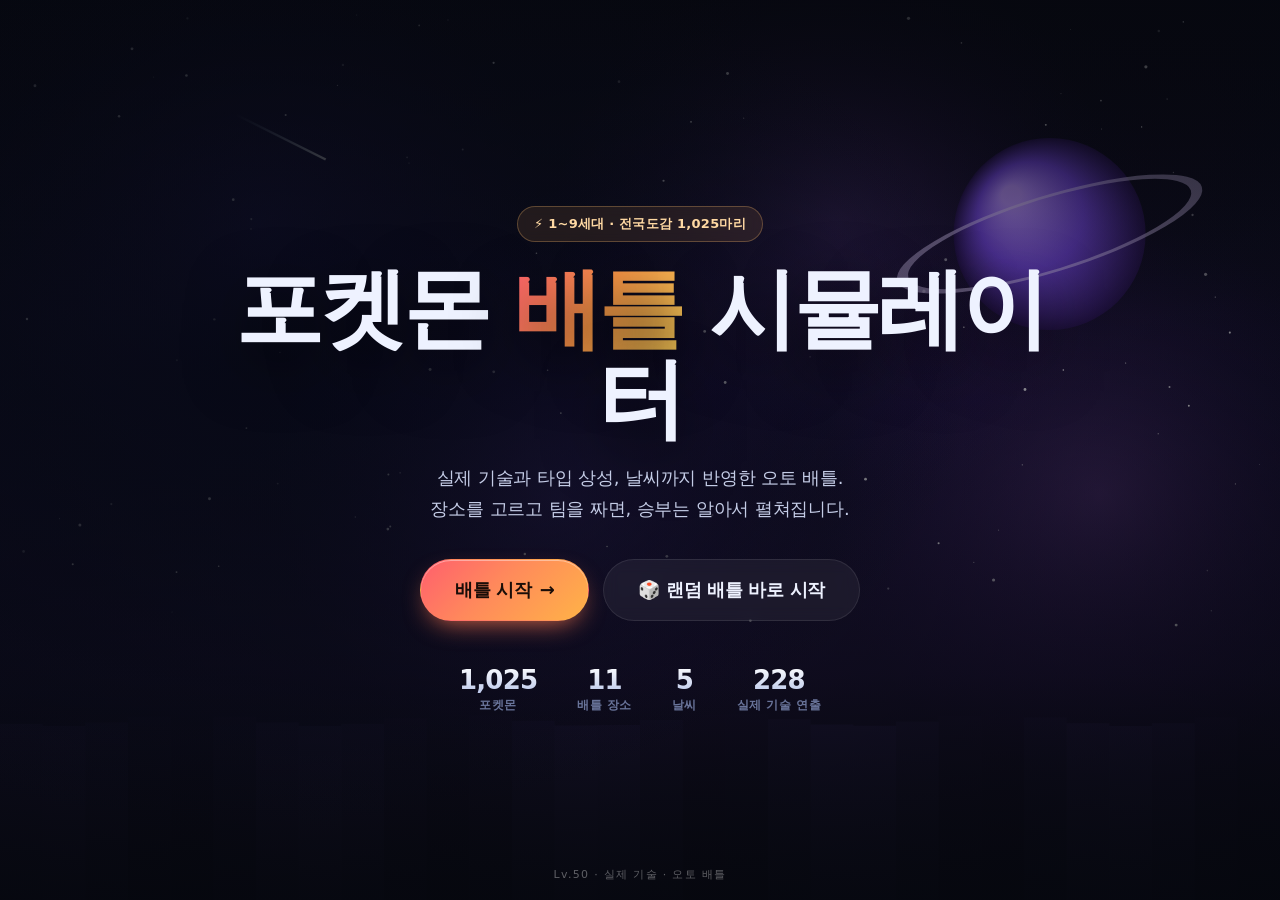
==== index.html @ 06742d49 "⚔️ 포켓몬 배틀 시뮬레이터: 1~9세대 1,025종 · 11개 배경 · 5가지 날씨 · 기술별 Canvas 연출" ====
<!doctype html>
<html lang="ko">
<head>
<meta charset="utf-8">
<meta name="viewport" content="width=device-width, initial-scale=1, viewport-fit=cover">
<meta name="theme-color" content="#080b17">
<title>포켓몬 배틀 시뮬레이터 · Pokémon Battle Simulator</title>
<meta name="description" content="1~9세대 1,025마리 포켓몬이 실제 기술과 타입 상성으로 싸우는 오토 배틀 시뮬레이터. 11개 배경, 5가지 날씨, 화려한 기술 연출.">
<link rel="icon" href="data:image/svg+xml,<svg xmlns='http://www.w3.org/2000/svg' viewBox='0 0 100 100'><circle cx='50' cy='50' r='46' fill='%23fff' stroke='%230b1020' stroke-width='8'/><path d='M4 50h92' stroke='%230b1020' stroke-width='10'/><circle cx='50' cy='50' r='15' fill='%23ef4444' stroke='%230b1020' stroke-width='6'/></svg>">
<link rel="stylesheet" href="css/style.css">
</head>
<body>
<div id="app">
  <!-- ================= 인트로 ================= -->
  <section id="screenIntro" class="screen active">
    <canvas id="heroCanvas" class="hero-canvas"></canvas>
    <div class="hero-veil"></div>
    <div class="hero-content">
      <div class="hero-badge">⚡ 1~9세대 · 전국도감 1,025마리</div>
      <h1 class="hero-title">포켓몬 <span>배틀</span> 시뮬레이터</h1>
      <p class="hero-sub">실제 기술과 타입 상성, 날씨까지 반영한 오토 배틀.<br>장소를 고르고 팀을 짜면, 승부는 알아서 펼쳐집니다.</p>
      <div class="hero-actions">
        <button id="startBtn" class="btn btn-primary btn-xl">배틀 시작 <span class="arrow">→</span></button>
        <button id="quickBtn" class="btn btn-ghost btn-xl">🎲 랜덤 배틀 바로 시작</button>
      </div>
      <div class="hero-feats">
        <div class="feat"><b>1,025</b><span>포켓몬</span></div>
        <div class="feat"><b>11</b><span>배틀 장소</span></div>
        <div class="feat"><b>5</b><span>날씨</span></div>
        <div class="feat"><b>228</b><span>실제 기술 연출</span></div>
      </div>
    </div>
    <div class="hero-scroll">Lv.50 · 실제 기술 · 오토 배틀</div>
  </section>

  <!-- ================= 설정 ================= -->
  <section id="screenSetup" class="screen">
    <header class="setup-head">
      <button class="brand" id="brandHome" aria-label="처음으로">
        <span class="ball"></span><b>배틀 시뮬레이터</b>
      </button>
      <nav class="stepper" id="stepper">
        <button class="step-btn active" data-step="0"><i>1</i><span>대결 방식</span></button>
        <button class="step-btn" data-step="1"><i>2</i><span>장소</span></button>
        <button class="step-btn" data-step="2"><i>3</i><span>날씨</span></button>
        <button class="step-btn" data-step="3"><i>4</i><span>포켓몬</span></button>
        <button class="step-btn" data-step="4"><i>5</i><span>프리뷰</span></button>
      </nav>
      <button class="icon-btn" id="soundBtn" aria-label="소리 켜기/끄기" title="소리">🔊</button>
    </header>

    <main class="setup-body">
      <!-- STEP 1 -->
      <section class="panel step-panel" id="stepMode">
        <div class="panel-head">
          <span class="kicker">STEP 1</span>
          <h2>어떤 방식으로 싸울까요?</h2>
          <p>팀 규모를 정하면 포켓몬 선택 칸이 맞춰집니다. 한 마리가 쓰러지면 다음 포켓몬이 자동으로 나옵니다.</p>
        </div>
        <div class="mode-grid">
          <button class="mode-card" data-mode="1">
            <div class="mode-art"><span class="mode-num">1</span><span class="mode-vs">vs</span><span class="mode-num">1</span></div>
            <h3>1 대 1</h3>
            <p>단 한 마리로 승부. 상성과 한 방에 모든 것이 걸린 긴장감.</p>
            <span class="pick-tag">추천 · 빠른 승부</span>
          </button>
          <button class="mode-card" data-mode="2">
            <div class="mode-art"><span class="mode-num">2</span><span class="mode-vs">vs</span><span class="mode-num">2</span></div>
            <h3>2 대 2</h3>
            <p>교체의 흐름을 읽는 재미. 두 번째 카드로 판을 뒤집어 보세요.</p>
            <span class="pick-tag">균형</span>
          </button>
          <button class="mode-card" data-mode="3">
            <div class="mode-art"><span class="mode-num">3</span><span class="mode-vs">vs</span><span class="mode-num">3</span></div>
            <h3>3 대 3</h3>
            <p>풀 팀 배틀. 3마리의 조합과 엔트리 순서가 승패를 가릅니다.</p>
            <span class="pick-tag">추천 · 진검승부</span>
          </button>
        </div>
      </section>

      <!-- STEP 2 -->
      <section class="panel step-panel" id="stepStage">
        <div class="panel-head">
          <span class="kicker">STEP 2</span>
          <h2>어디에서 싸울까요?</h2>
          <p>장소마다 분위기와 움직이는 배경 요소가 다릅니다. 선택한 장소가 배틀 화면에 그대로 그려집니다.</p>
        </div>
        <div class="stage-grid" id="stageGrid"></div>
      </section>

      <!-- STEP 3 -->
      <section class="panel step-panel" id="stepWeather">
        <div class="panel-head">
          <span class="kicker">STEP 3</span>
          <h2>날씨는 어떤가요?</h2>
          <p>날씨는 연출뿐 아니라 실제 배틀 위력과 턴 데미지에도 반영됩니다.</p>
        </div>
        <div class="weather-wrap">
          <div class="weather-grid" id="weatherGrid"></div>
          <div class="weather-preview">
            <canvas id="weatherPreview"></canvas>
            <div class="wp-label" id="wpLabel">맑음 · 특별한 보정 없음</div>
          </div>
        </div>
      </section>

      <!-- STEP 4 -->
      <section class="panel step-panel" id="stepPick">
        <div class="panel-head">
          <span class="kicker">STEP 4</span>
          <h2>포켓몬을 골라주세요</h2>
          <p>레벨은 <b>모두 Lv.50</b>으로 통일됩니다. 검색·세대·타입 필터로 1,025마리 중에서 고르세요.</p>
        </div>
        <div class="pick-toolbar">
          <div class="pick-count" id="pickCount">내 팀 0 / 1</div>
          <div class="pick-actions">
            <button class="btn btn-ghost sm" id="randomBoth">🎲 랜덤 팀 채우기</button>
            <button class="btn btn-ghost sm" id="clearBoth">전체 비우기</button>
          </div>
        </div>
        <div class="team-board">
          <div class="team-panel team-a">
            <div class="team-head"><span class="dot"></span><b>내 팀</b><span class="team-sub">PLAYER</span>
              <button class="mini-btn" id="randomA" title="내 팀 랜덤">🎲</button>
            </div>
            <div class="slots" id="teamA"></div>
          </div>
          <div class="vs-divider"><span>VS</span></div>
          <div class="team-panel team-b">
            <div class="team-head"><span class="dot"></span><b>상대 팀</b><span class="team-sub">RIVAL</span>
              <button class="mini-btn" id="randomB" title="상대 팀 랜덤">🎲</button>
            </div>
            <div class="slots" id="teamB"></div>
          </div>
        </div>
      </section>

      <!-- STEP 5 -->
      <section class="panel step-panel" id="stepPreview">
        <div class="panel-head row">
          <div>
            <span class="kicker">STEP 5</span>
            <h2>전투 준비 완료</h2>
            <p id="previewSummary">양 팀의 능력치와 상성을 비교해 보세요.</p>
          </div>
          <div class="preview-meta" id="previewMeta"></div>
        </div>
        <div class="preview-teams" id="previewTeams"></div>
        <div class="preview-main">
          <div class="card radar-card">
            <div class="card-head">
              <h3>능력치 비교</h3>
              <div class="matchup-tabs" id="matchupTabs"></div>
            </div>
            <div class="radar-wrap">
              <canvas id="radarCanvas" width="520" height="420"></canvas>
            </div>
            <div class="stat-bars" id="statBars"></div>
          </div>
          <div class="card analysis-card">
            <div class="card-head"><h3>상성 · 승률 분석</h3></div>
            <div class="winrate" id="winRate"></div>
            <div class="type-analysis" id="typeAnalysis"></div>
            <button class="btn btn-primary btn-lg" id="startBattle">전투 시작! <span class="arrow">⚔</span></button>
            <p class="tiny">오토 배틀 · 배속 1x/2x/3x · 일시정지 지원</p>
          </div>
        </div>
      </section>
    </main>

    <footer class="setup-foot">
      <button class="btn btn-ghost" id="navPrev">← 이전</button>
      <div class="foot-hint" id="footHint"></div>
      <button class="btn btn-primary" id="navNext">다음 →</button>
    </footer>
  </section>

  <!-- ================= 배틀 ================= -->
  <section id="screenBattle" class="screen">
    <div class="battle-layout">
      <div class="stage-wrap" id="stageWrap">
        <canvas id="sceneCanvas"></canvas>
        <div class="stage-top">
          <div class="weather-chip" id="weatherChip">☀️ 맑음</div>
          <div class="turn-chip" id="turnChip">TURN 1</div>
          <div class="battle-tools">
            <div class="speed-group" id="speedGroup">
              <button data-speed="1" class="on">1x</button>
              <button data-speed="2">2x</button>
              <button data-speed="3">3x</button>
            </div>
            <button class="tool-btn" id="pauseBtn" title="일시정지">⏸</button>
          </div>
        </div>

        <div class="mons" id="monsLayer">
          <div class="mon mon-ally" id="monA">
            <div class="mon-shadow"></div>
            <div class="mon-img-wrap"><img id="imgA" alt=""></div>
            <div class="mon-fx" id="auraA"></div>
          </div>
          <div class="mon mon-enemy" id="monB">
            <div class="mon-shadow"></div>
            <div class="mon-img-wrap"><img id="imgB" alt=""></div>
            <div class="mon-fx" id="auraB"></div>
          </div>
        </div>

        <div class="hud hud-ally" id="hudA">
          <div class="hud-top">
            <span class="hud-name" id="nameA">-</span>
            <span class="hud-lv">Lv.50</span>
            <span class="hud-status" id="statusA"></span>
          </div>
          <div class="hp-bar"><i id="hpFillA"></i><span class="hp-num" id="hpTextA">0 / 0</span></div>
          <div class="hud-types" id="typesA"></div>
        </div>
        <div class="hud hud-enemy" id="hudB">
          <div class="hud-top">
            <span class="hud-name" id="nameB">-</span>
            <span class="hud-lv">Lv.50</span>
            <span class="hud-status" id="statusB"></span>
          </div>
          <div class="hp-bar"><i id="hpFillB"></i><span class="hp-num" id="hpTextB">0 / 0</span></div>
          <div class="hud-types" id="typesB"></div>
        </div>

        <div class="popup-layer" id="popupLayer"></div>
        <div class="banner" id="banner"></div>
        <div class="move-toast" id="moveToast"></div>
        <canvas id="fxCanvas"></canvas>
        <div class="stage-hitstop" id="hitstop"></div>
      </div>

      <aside class="battle-side">
        <div class="side-block rosters">
          <div class="roster" id="rosterA"><b>내 팀</b><div class="roster-list"></div></div>
          <div class="roster" id="rosterB"><b>상대 팀</b><div class="roster-list"></div></div>
        </div>
        <div class="side-block log-block">
          <div class="log-head"><b>배틀 로그</b><span id="logCount"></span></div>
          <div class="battle-log" id="battleLog"></div>
        </div>
        <div class="side-block battle-actions">
          <button class="btn btn-ghost sm" id="battleSkip">결과 바로 보기 ⏭</button>
          <button class="btn btn-ghost sm" id="battleQuit">설정으로 돌아가기</button>
        </div>
      </aside>
    </div>

    <!-- 결과 -->
    <div class="result-overlay" id="resultOverlay">
      <div class="result-card">
        <div class="result-crown" id="resultCrown">👑</div>
        <h2 id="winnerTitle">승리!</h2>
        <p id="resultSub">배틀이 끝났습니다</p>
        <div class="result-mvp" id="mvpBox"></div>
        <div class="result-stats" id="statsTable"></div>
        <details class="result-log-wrap">
          <summary>전투 로그 보기</summary>
          <div class="result-log" id="resultLog"></div>
        </details>
        <div class="result-actions">
          <button class="btn btn-primary" id="againBtn">다시 배틀</button>
          <button class="btn btn-ghost" id="setupBtn">설정 바꾸기</button>
        </div>
      </div>
    </div>
  </section>

  <!-- ================= 포켓몬 선택 모달 ================= -->
  <div class="modal" id="picker" aria-hidden="true">
    <div class="modal-card">
      <div class="modal-head">
        <div>
          <span class="kicker">POKÉDEX</span>
          <h3 id="pickerTitle">포켓몬 선택</h3>
        </div>
        <button class="icon-btn" id="pickerClose" aria-label="닫기">✕</button>
      </div>
      <div class="picker-controls">
        <div class="search-box">
          <span>🔍</span>
          <input id="pickerSearch" type="search" placeholder="이름 또는 도감번호 (예: 피카츄, 25)" autocomplete="off">
        </div>
        <button class="btn btn-ghost sm" id="pickerRandom">🎲 이 칸 랜덤</button>
      </div>
      <div class="chip-row" id="genChips"></div>
      <div class="chip-row" id="typeChips"></div>
      <div class="picker-grid" id="pickerGrid"></div>
      <div class="picker-foot"><span id="pickerCount">1,025마리</span><span class="tiny">클릭하면 선택한 칸에 배치됩니다.</span></div>
    </div>
  </div>

  <div class="toast" id="toast"></div>
</div>

<script type="module" src="js/main.js"></script>
</body>
</html>
---- css/style.css ----
/* ============================================================================
   포켓몬 배틀 시뮬레이터 — 스타일
   ========================================================================== */
:root {
  --bg: #070a14;
  --bg2: #0c1122;
  --panel: rgba(18, 24, 44, .72);
  --panel-solid: #131a30;
  --line: rgba(255, 255, 255, .09);
  --line-strong: rgba(255, 255, 255, .18);
  --text: #eef2ff;
  --muted: #96a0c2;
  --dim: #69749a;
  --red: #f04b5a;
  --blue: #4d8dff;
  --gold: #ffcf5c;
  --green: #4fd18b;
  --shadow: 0 24px 60px -20px rgba(0, 0, 0, .8);
  --r-lg: 24px;
  --r-md: 16px;
  --r-sm: 10px;
  --font: "Pretendard", -apple-system, BlinkMacSystemFont, "Apple SD Gothic Neo", "Malgun Gothic", "Noto Sans KR", system-ui, sans-serif;
}

* { box-sizing: border-box; -webkit-tap-highlight-color: transparent; }
html, body { margin: 0; padding: 0; }
html { scroll-behavior: smooth; }
body {
  font-family: var(--font);
  background: var(--bg);
  color: var(--text);
  min-height: 100vh;
  overflow-x: hidden;
  -webkit-font-smoothing: antialiased;
  letter-spacing: -.01em;
}
body::before {
  content: ""; position: fixed; inset: 0; z-index: -2;
  background:
    radial-gradient(1100px 600px at 12% -10%, rgba(77, 141, 255, .18), transparent 60%),
    radial-gradient(900px 700px at 95% 0%, rgba(240, 75, 90, .14), transparent 60%),
    radial-gradient(700px 600px at 50% 110%, rgba(120, 80, 255, .12), transparent 60%),
    linear-gradient(180deg, #070a14 0%, #080b16 60%, #05070f 100%);
}
body::after {
  content: ""; position: fixed; inset: 0; z-index: -1; pointer-events: none; opacity: .35;
  background-image: linear-gradient(rgba(255,255,255,.025) 1px, transparent 1px), linear-gradient(90deg, rgba(255,255,255,.025) 1px, transparent 1px);
  background-size: 64px 64px;
  mask-image: radial-gradient(ellipse at 50% 40%, #000 30%, transparent 75%);
}
button { font-family: inherit; color: inherit; border: none; background: none; cursor: pointer; }
img { display: block; max-width: 100%; }
input { font-family: inherit; }
h1, h2, h3, h4 { margin: 0; line-height: 1.18; letter-spacing: -.03em; }
p { margin: 0; }
::selection { background: rgba(77, 141, 255, .4); }

/* 스크롤바 */
::-webkit-scrollbar { width: 10px; height: 10px; }
::-webkit-scrollbar-track { background: transparent; }
::-webkit-scrollbar-thumb { background: rgba(255,255,255,.14); border-radius: 10px; border: 2px solid transparent; background-clip: padding-box; }
::-webkit-scrollbar-thumb:hover { background: rgba(255,255,255,.26); background-clip: padding-box; }

/* ---------------- 스크린 ---------------- */
.screen {
  display: none; min-height: 100vh; width: 100%;
  position: relative;
}
.screen.active { display: flex; flex-direction: column; animation: screenIn .45s cubic-bezier(.22,.9,.3,1); }
@keyframes screenIn { from { opacity: 0; transform: translateY(14px); } to { opacity: 1; transform: none; } }

/* ---------------- 버튼 ---------------- */
.btn {
  display: inline-flex; align-items: center; justify-content: center; gap: 8px;
  border-radius: 999px; font-weight: 800; letter-spacing: -.02em;
  padding: 12px 22px; font-size: 15px; transition: transform .16s, box-shadow .2s, background .2s, border-color .2s, opacity .2s;
  border: 1px solid transparent; white-space: nowrap;
}
.btn:active { transform: scale(.97); }
.btn-primary {
  background: linear-gradient(135deg, #ff5f6d 0%, #ff8a5b 45%, #ffb347 100%);
  color: #1a0d08; box-shadow: 0 10px 26px -10px rgba(255, 120, 80, .9), inset 0 1px 0 rgba(255,255,255,.4);
}
.btn-primary:hover { box-shadow: 0 16px 34px -12px rgba(255, 120, 80, 1); transform: translateY(-1px); }
.btn-ghost { background: rgba(255,255,255,.055); border-color: var(--line); color: var(--text); backdrop-filter: blur(8px); }
.btn-ghost:hover { background: rgba(255,255,255,.1); border-color: var(--line-strong); }
.btn-lg { padding: 16px 30px; font-size: 17px; }
.btn-xl { padding: 18px 34px; font-size: 18px; }
.btn.sm { padding: 8px 14px; font-size: 13px; }
.btn[disabled] { opacity: .35; pointer-events: none; }
.btn .arrow { font-weight: 900; transition: transform .2s; }
.btn:hover .arrow { transform: translateX(3px); }
.icon-btn {
  width: 40px; height: 40px; border-radius: 12px; display: grid; place-items: center;
  background: rgba(255,255,255,.05); border: 1px solid var(--line); color: var(--text); font-size: 16px;
  transition: background .2s, transform .2s;
}
.icon-btn:hover { background: rgba(255,255,255,.12); }
.mini-btn { width: 28px; height: 28px; border-radius: 9px; background: rgba(255,255,255,.07); font-size: 13px; }
.mini-btn:hover { background: rgba(255,255,255,.16); }

/* ---------------- 인트로 ---------------- */
#screenIntro { justify-content: center; align-items: center; overflow: hidden; }
.hero-canvas { position: absolute; inset: 0; width: 100%; height: 100%; }
.hero-veil {
  position: absolute; inset: 0;
  background:
    radial-gradient(900px 600px at 20% 40%, rgba(6,9,20,.86), rgba(6,9,20,.35) 60%, transparent 80%),
    linear-gradient(180deg, rgba(5,7,14,.75) 0%, rgba(5,7,14,.2) 35%, rgba(5,7,14,.9) 100%);
}
.hero-content { position: relative; z-index: 2; text-align: center; padding: 60px 24px 40px; max-width: 880px; }
.hero-badge {
  display: inline-flex; align-items: center; gap: 8px; font-size: 13px; font-weight: 800; color: #ffd9a3;
  background: rgba(255, 180, 90, .1); border: 1px solid rgba(255, 190, 110, .28);
  padding: 8px 16px; border-radius: 999px; letter-spacing: .02em;
  backdrop-filter: blur(6px);
}
.hero-title {
  font-size: clamp(40px, 7.2vw, 88px); font-weight: 900; margin: 22px 0 18px; line-height: 1.02;
  letter-spacing: -.045em; text-shadow: 0 20px 60px rgba(0,0,0,.6);
}
.hero-title span {
  background: linear-gradient(120deg, #ff5f6d 0%, #ff9a48 50%, #ffd45c 100%);
  -webkit-background-clip: text; background-clip: text; color: transparent;
}
.hero-sub { color: #c4cce6; font-size: clamp(14px, 1.7vw, 18px); line-height: 1.75; font-weight: 500; }
.hero-actions { display: flex; gap: 14px; justify-content: center; margin: 34px 0 44px; flex-wrap: wrap; }
.hero-feats { display: flex; gap: 40px; justify-content: center; }
.feat { display: flex; flex-direction: column; gap: 2px; }
.feat b { font-size: 26px; font-weight: 900; letter-spacing: -.03em; background: linear-gradient(180deg,#fff,#b9c6ea); -webkit-background-clip: text; background-clip: text; color: transparent; }
.feat span { font-size: 12px; color: var(--dim); font-weight: 700; letter-spacing: .04em; }
.hero-scroll { position: absolute; bottom: 18px; left: 0; right: 0; text-align: center; font-size: 11px; color: rgba(255,255,255,.35); letter-spacing: .12em; z-index: 2; }

/* ---------------- 설정 헤더 ---------------- */
#screenSetup { max-width: 1280px; margin: 0 auto; width: 100%; padding: 0 20px 140px; }
.setup-head {
  display: flex; align-items: center; gap: 20px; padding: 18px 0; position: sticky; top: 0; z-index: 30;
  background: linear-gradient(180deg, rgba(7,10,20,.96) 60%, rgba(7,10,20,0));
  backdrop-filter: blur(14px);
}
.brand { display: flex; align-items: center; gap: 10px; font-weight: 900; font-size: 16px; letter-spacing: -.03em; }
.ball {
  width: 26px; height: 26px; border-radius: 50%; position: relative; display: inline-block;
  background: linear-gradient(180deg, #f04b5a 0 46%, #f5f7ff 46% 54%, #e9ecf7 54% 100%);
  border: 2px solid #0a0d18; box-shadow: 0 0 0 2px rgba(255,255,255,.12), 0 6px 16px -6px rgba(240,75,90,.8);
  flex: none;
}
.ball::after { content: ""; position: absolute; inset: 0; margin: auto; width: 9px; height: 9px; border-radius: 50%; background: #f5f7ff; border: 2px solid #0a0d18; }
.stepper { display: flex; gap: 6px; margin-left: auto; background: rgba(255,255,255,.04); padding: 5px; border-radius: 999px; border: 1px solid var(--line); }
.step-btn {
  display: flex; align-items: center; gap: 8px; padding: 8px 14px; border-radius: 999px; font-size: 13px; font-weight: 700; color: var(--dim);
  transition: color .2s, background .2s;
}
.step-btn i {
  width: 20px; height: 20px; border-radius: 50%; display: grid; place-items: center; font-style: normal; font-size: 11px; font-weight: 900;
  background: rgba(255,255,255,.08); color: var(--dim);
}
.step-btn.active { background: rgba(255,255,255,.12); color: #fff; box-shadow: 0 6px 18px -10px rgba(0,0,0,.9); }
.step-btn.active i { background: linear-gradient(135deg, #ff5f6d, #ffb347); color: #1a0d08; }
.step-btn.done i { background: rgba(79, 209, 139, .2); color: var(--green); }

.setup-body { position: relative; min-height: 60vh; }
.step-panel { display: none; }
.step-panel.active { display: block; animation: panelIn .4s cubic-bezier(.22,.9,.3,1); }
@keyframes panelIn { from { opacity: 0; transform: translateY(18px); } to { opacity: 1; transform: none; } }
.panel-head { margin: 18px 0 26px; }
.panel-head.row { display: flex; justify-content: space-between; align-items: flex-end; gap: 20px; flex-wrap: wrap; }
.kicker { display: inline-block; font-size: 11px; font-weight: 900; letter-spacing: .18em; color: #ffb87a; margin-bottom: 10px; }
.panel-head h2 { font-size: clamp(24px, 3.4vw, 38px); font-weight: 900; }
.panel-head p { color: var(--muted); font-size: 14.5px; margin-top: 10px; max-width: 720px; line-height: 1.7; }
.panel-head p b { color: #fff; }

.setup-foot {
  position: fixed; bottom: 0; left: 0; right: 0; z-index: 25;
  display: flex; align-items: center; gap: 16px; justify-content: space-between;
  padding: 14px 24px calc(14px + env(safe-area-inset-bottom));
  background: linear-gradient(0deg, rgba(5,7,15,.98) 40%, rgba(5,7,15,.75) 70%, rgba(5,7,15,0));
  backdrop-filter: blur(10px);
  max-width: 1280px; margin: 0 auto;
}
.foot-hint { font-size: 13px; color: var(--dim); font-weight: 600; text-align: center; flex: 1; }

/* ---------------- 모드 카드 ---------------- */
.mode-grid { display: grid; grid-template-columns: repeat(3, 1fr); gap: 18px; }
.mode-card {
  position: relative; text-align: left; padding: 28px 26px 24px; border-radius: var(--r-lg);
  background: linear-gradient(160deg, rgba(28,36,64,.9), rgba(14,19,36,.86));
  border: 1px solid var(--line); overflow: hidden; transition: transform .22s, border-color .22s, box-shadow .22s;
  backdrop-filter: blur(10px);
}
.mode-card::after {
  content: ""; position: absolute; inset: -40% -20% auto; height: 70%;
  background: radial-gradient(60% 80% at 50% 0%, rgba(255,120,90,.22), transparent 70%); opacity: 0; transition: opacity .3s;
}
.mode-card:hover { transform: translateY(-4px); border-color: rgba(255,255,255,.2); box-shadow: var(--shadow); }
.mode-card:hover::after { opacity: 1; }
.mode-card.on { border-color: rgba(255, 150, 100, .8); box-shadow: 0 0 0 1px rgba(255,150,100,.35), 0 24px 60px -24px rgba(255,120,80,.7); }
.mode-card.on::after { opacity: 1; }
.mode-art { display: flex; align-items: center; gap: 14px; margin-bottom: 20px; }
.mode-num {
  width: 54px; height: 54px; border-radius: 16px; display: grid; place-items: center; font-size: 26px; font-weight: 900;
  background: rgba(255,255,255,.07); border: 1px solid var(--line); color: #fff;
}
.mode-card.on .mode-num { background: linear-gradient(135deg, rgba(255,95,109,.3), rgba(255,179,71,.3)); border-color: rgba(255,150,100,.4); }
.mode-vs { font-size: 13px; font-weight: 900; color: var(--dim); letter-spacing: .1em; }
.mode-card h3 { font-size: 22px; font-weight: 900; margin-bottom: 8px; }
.mode-card p { color: var(--muted); font-size: 13.5px; line-height: 1.65; }
.pick-tag {
  display: inline-block; margin-top: 16px; font-size: 11px; font-weight: 800; color: #ffd9a3;
  background: rgba(255,180,90,.1); border: 1px solid rgba(255,190,110,.2); padding: 5px 10px; border-radius: 999px;
}

/* ---------------- 장소 카드 ---------------- */
.stage-grid { display: grid; grid-template-columns: repeat(4, 1fr); gap: 16px; }
.stage-card {
  position: relative; border-radius: var(--r-md); overflow: hidden; border: 1px solid var(--line);
  background: #0a0f1e; text-align: left; transition: transform .2s, border-color .2s, box-shadow .2s; aspect-ratio: 16 / 10;
}
.stage-card canvas { position: absolute; inset: 0; width: 100%; height: 100%; }
.stage-card .sc-label {
  position: absolute; left: 0; right: 0; bottom: 0; padding: 26px 14px 12px;
  background: linear-gradient(0deg, rgba(4,7,14,.95), rgba(4,7,14,.55) 55%, transparent);
}
.stage-card .sc-label b { display: block; font-size: 15px; font-weight: 900; letter-spacing: -.02em; }
.stage-card .sc-label span { display: block; font-size: 11px; color: var(--muted); margin-top: 3px; }
.stage-card .sc-icon { position: absolute; top: 9px; left: 9px; width: 30px; height: 30px; display: grid; place-items: center; background: rgba(6,10,20,.55); border: 1px solid rgba(255,255,255,.14); border-radius: 9px; backdrop-filter: blur(6px); }
.stage-card .sc-icon svg { width: 20px; height: 20px; }
.stage-card.on .sc-icon { background: rgba(255,179,71,.92); border-color: rgba(255,220,160,.8); }
.stage-card.on .sc-icon svg { filter: brightness(.25) saturate(2); }
.stage-card:hover { transform: translateY(-3px); border-color: rgba(255,255,255,.24); box-shadow: var(--shadow); }
.stage-card.on { border-color: #ffb347; box-shadow: 0 0 0 2px rgba(255,179,71,.4), 0 20px 50px -20px rgba(255,170,70,.5); }
.stage-card.on .sc-icon { background: rgba(255,179,71,.9); color: #1a0d08; }

/* ---------------- 날씨 ---------------- */
.weather-wrap { display: grid; grid-template-columns: 1fr 420px; gap: 22px; align-items: start; }
.weather-grid { display: grid; grid-template-columns: repeat(2, 1fr); gap: 14px; }
.weather-card {
  display: flex; gap: 14px; align-items: flex-start; padding: 18px; border-radius: var(--r-md); text-align: left;
  background: linear-gradient(150deg, rgba(26,33,58,.9), rgba(13,18,34,.9));
  border: 1px solid var(--line); transition: transform .18s, border-color .18s, background .18s;
}
.weather-card:hover { transform: translateY(-2px); border-color: rgba(255,255,255,.2); }
.weather-card.on { border-color: rgba(120, 180, 255, .7); background: linear-gradient(150deg, rgba(40,60,110,.95), rgba(16,24,48,.92)); box-shadow: 0 0 0 1px rgba(120,180,255,.25); }
.weather-icon { width: 46px; height: 46px; border-radius: 12px; display: grid; place-items: center; background: rgba(255,255,255,.06); border: 1px solid rgba(255,255,255,.07); flex: none; }
.weather-icon svg { width: 27px; height: 27px; }
.weather-card h4 { font-size: 16px; font-weight: 900; margin-bottom: 4px; }
.weather-card p { font-size: 12px; color: var(--muted); line-height: 1.55; }
.weather-tips { display: flex; flex-wrap: wrap; gap: 5px; margin-top: 8px; }
.weather-tips span { font-size: 10.5px; font-weight: 700; padding: 3px 7px; border-radius: 6px; background: rgba(255,255,255,.07); color: #c8d2ee; }
.weather-preview { position: sticky; top: 90px; border-radius: var(--r-md); overflow: hidden; border: 1px solid var(--line); background: #080c18; box-shadow: var(--shadow); }
.weather-preview canvas { width: 100%; aspect-ratio: 16 / 10; display: block; }
.wp-label { padding: 12px 16px; font-size: 13px; font-weight: 700; color: var(--muted); border-top: 1px solid var(--line); }

/* ---------------- 팀 선택 ---------------- */
.pick-toolbar { display: flex; justify-content: space-between; align-items: center; margin-bottom: 14px; gap: 12px; flex-wrap: wrap; }
.pick-count { font-size: 13px; font-weight: 800; color: #ffd9a3; background: rgba(255,180,90,.1); padding: 7px 14px; border-radius: 999px; border: 1px solid rgba(255,190,110,.2); }
.pick-actions { display: flex; gap: 8px; }
.team-board { display: grid; grid-template-columns: 1fr auto 1fr; gap: 16px; align-items: start; max-width: 1080px; margin: 0 auto; width: 100%; }
.team-panel { background: var(--panel); border: 1px solid var(--line); border-radius: var(--r-lg); padding: 16px; backdrop-filter: blur(10px); }
.team-panel.team-a { border-top: 2px solid rgba(77, 141, 255, .8); }
.team-panel.team-b { border-top: 2px solid rgba(240, 75, 90, .8); }
.team-head { display: flex; align-items: center; gap: 8px; margin-bottom: 12px; }
.team-head b { font-size: 15px; font-weight: 900; }
.team-head .dot { width: 8px; height: 8px; border-radius: 50%; background: var(--blue); box-shadow: 0 0 12px var(--blue); }
.team-b .team-head .dot { background: var(--red); box-shadow: 0 0 12px var(--red); }
.team-sub { font-size: 10px; font-weight: 800; letter-spacing: .18em; color: var(--dim); margin-left: 2px; }
.team-head .mini-btn { margin-left: auto; }
.slots { display: grid; gap: 10px; }
.slot {
  display: flex; align-items: center; gap: 12px; padding: 10px 12px; border-radius: 14px; min-height: 78px;
  background: rgba(255,255,255,.03); border: 1px dashed rgba(255,255,255,.16); transition: background .18s, border-color .18s, transform .18s;
  text-align: left; width: 100%; position: relative;
}
.slot:hover { background: rgba(255,255,255,.07); border-color: rgba(255,255,255,.3); }
.slot.empty { justify-content: center; color: var(--dim); font-size: 13px; font-weight: 700; gap: 8px; }
.slot.empty .plus { width: 30px; height: 30px; border-radius: 50%; display: grid; place-items: center; background: rgba(255,255,255,.07); font-size: 17px; }
.slot.filled { border-style: solid; border-color: rgba(255,255,255,.1); background: linear-gradient(120deg, rgba(255,255,255,.06), rgba(255,255,255,.02)); }
.slot.filled:hover { transform: translateY(-1px); }
.slot .s-img { width: 60px; height: 60px; flex: none; display: grid; place-items: center; }
.slot .s-img img { width: 100%; height: 100%; object-fit: contain; filter: drop-shadow(0 6px 10px rgba(0,0,0,.5)); }
.slot .s-info { min-width: 0; flex: 1; }
.slot .s-name { font-size: 15px; font-weight: 900; display: flex; align-items: center; gap: 6px; }
.slot .s-no { font-size: 10px; font-weight: 800; color: var(--dim); background: rgba(255,255,255,.07); padding: 2px 6px; border-radius: 5px; }
.slot .s-types { display: flex; gap: 4px; margin-top: 5px; flex-wrap: wrap; }
.slot .s-bst { font-size: 11px; color: var(--muted); margin-top: 4px; }
.slot .s-remove {
  width: 24px; height: 24px; border-radius: 7px; background: rgba(255,255,255,.07); color: var(--dim);
  font-size: 11px; display: grid; place-items: center; flex: none;
}
.slot .s-remove:hover { background: rgba(240,75,90,.3); color: #fff; }
.type-chip { display: inline-flex; align-items: center; font-size: 10.5px; font-weight: 900; color: #0d1220; padding: 3px 8px; border-radius: 999px; letter-spacing: -.01em; }
.vs-divider { display: grid; place-items: center; align-self: center; }
.vs-divider span {
  font-size: 13px; font-weight: 900; color: var(--dim); letter-spacing: .1em;
  border: 1px solid var(--line); border-radius: 50%; width: 46px; height: 46px; display: grid; place-items: center;
  background: rgba(255,255,255,.03);
}

/* ---------------- 프리뷰 ---------------- */
.preview-meta { display: flex; gap: 8px; flex-wrap: wrap; }
.meta-pill { display: inline-flex; align-items: center; gap: 6px; font-size: 12px; font-weight: 800; padding: 6px 12px 6px 9px; border-radius: 999px; background: rgba(255,255,255,.06); border: 1px solid var(--line); color: #ccd5ee; }
.meta-pill svg { width: 16px; height: 16px; }
.preview-teams { display: grid; grid-template-columns: 1fr auto 1fr; gap: 14px; align-items: stretch; margin-bottom: 20px; }
.pt-side { background: var(--panel); border: 1px solid var(--line); border-radius: var(--r-md); padding: 14px; }
.pt-side h4 { font-size: 12px; font-weight: 900; color: var(--dim); letter-spacing: .1em; margin-bottom: 10px; }
.pt-list { display: flex; gap: 10px; flex-wrap: wrap; }
.pt-mon { display: flex; align-items: center; gap: 8px; background: rgba(255,255,255,.045); border: 1px solid var(--line); border-radius: 12px; padding: 8px 10px; flex: 1; min-width: 130px; }
.pt-mon img { width: 40px; height: 40px; object-fit: contain; }
.pt-mon b { font-size: 13px; display: block; }
.pt-mon .type-chip { font-size: 9px; padding: 2px 6px; }
.pt-mid { display: grid; place-items: center; font-weight: 900; color: var(--dim); font-size: 12px; letter-spacing: .1em; }
.preview-main { display: grid; grid-template-columns: 1.15fr .85fr; gap: 18px; }
.card { background: var(--panel); border: 1px solid var(--line); border-radius: var(--r-lg); padding: 20px; backdrop-filter: blur(10px); }
.card-head { display: flex; align-items: center; justify-content: space-between; gap: 12px; margin-bottom: 14px; }
.card-head h3 { font-size: 16px; font-weight: 900; }
.matchup-tabs { display: flex; gap: 5px; background: rgba(255,255,255,.05); padding: 4px; border-radius: 999px; }
.matchup-tabs button { font-size: 12px; font-weight: 800; padding: 5px 11px; border-radius: 999px; color: var(--dim); }
.matchup-tabs button.on { background: rgba(255,255,255,.14); color: #fff; }
.radar-wrap { display: grid; place-items: center; padding: 4px 0 10px; }
.radar-wrap canvas { width: 100%; max-width: 520px; height: auto; }
.stat-bars { display: grid; gap: 9px; }
.stat-row { display: grid; grid-template-columns: 34px 1fr 46px 1fr 34px; gap: 8px; align-items: center; font-size: 11px; font-weight: 800; }
.stat-row .sl { text-align: right; color: #ffb3b9; }
.stat-row .sr { text-align: left; color: #b3c8ff; }
.stat-row .sname { text-align: center; color: var(--muted); font-size: 10.5px; letter-spacing: .02em; white-space: nowrap; }
.stat-bar { height: 8px; border-radius: 5px; background: rgba(255,255,255,.07); overflow: hidden; display: flex; }
.stat-bar i { display: block; height: 100%; border-radius: 5px; transition: width .6s cubic-bezier(.22,.9,.3,1); }
.stat-bar.l i { margin-left: auto; background: linear-gradient(90deg, #ff7a85, #f04b5a); }
.stat-bar.r i { background: linear-gradient(90deg, #4d8dff, #7fb3ff); }
.analysis-card { display: flex; flex-direction: column; gap: 14px; }
.winrate { display: flex; align-items: center; gap: 16px; }
.winrate .wr-num { font-size: 44px; font-weight: 900; letter-spacing: -.04em; line-height: 1; }
.winrate .wr-num small { font-size: 18px; font-weight: 800; margin-left: 2px; }
.winrate .wr-meta { flex: 1; }
.winrate .wr-meta b { display: block; font-size: 13px; margin-bottom: 6px; }
.wr-bar { height: 12px; border-radius: 7px; overflow: hidden; display: flex; background: rgba(255,255,255,.08); }
.wr-bar i { display: block; height: 100%; }
.wr-bar i.a { background: linear-gradient(90deg, #4d8dff, #7fb3ff); }
.wr-bar i.b { background: linear-gradient(90deg, #f04b5a, #ff8a95); }
.wr-legend { display: flex; justify-content: space-between; font-size: 11px; color: var(--dim); margin-top: 6px; font-weight: 700; }
.type-analysis { display: grid; gap: 10px; }
.ta-block { background: rgba(255,255,255,.035); border: 1px solid var(--line); border-radius: 12px; padding: 12px 14px; }
.ta-block h5 { font-size: 12px; font-weight: 900; color: var(--muted); margin: 0 0 8px; }
.ta-lines { display: grid; gap: 6px; }
.ta-line { display: flex; align-items: center; gap: 8px; font-size: 12px; flex-wrap: wrap; }
.ta-line .ta-move { font-weight: 800; }
.ta-line .ta-arrow { color: var(--dim); }
.ta-badge { font-size: 10.5px; font-weight: 900; padding: 3px 8px; border-radius: 6px; }
.ta-badge.super { background: rgba(79,209,139,.16); color: #6ff0b0; }
.ta-badge.weak { background: rgba(240,75,90,.16); color: #ff9aa4; }
.ta-badge.normal { background: rgba(255,255,255,.08); color: var(--muted); }
.tiny { font-size: 11.5px; color: var(--dim); line-height: 1.6; }

/* ---------------- 배틀 ---------------- */
#screenBattle { padding: 0; background: #05070e; }
.battle-layout { display: grid; grid-template-columns: 1fr 340px; gap: 0; height: 100vh; width: 100%; }
.stage-wrap {
  position: relative; overflow: hidden; background: #05070e; min-height: 320px;
  transform-origin: center; will-change: transform;
}
.stage-wrap canvas { position: absolute; inset: 0; width: 100%; height: 100%; }
#fxCanvas { pointer-events: none; z-index: 6; }
.stage-wrap::after {
  content: ""; position: absolute; inset: 0; pointer-events: none; z-index: 7;
  box-shadow: inset 0 0 120px rgba(0,0,0,.55), inset 0 -60px 90px rgba(0,0,0,.5);
}
.stage-top { position: absolute; top: 0; left: 0; right: 0; display: flex; align-items: center; gap: 10px; padding: 14px 16px; z-index: 10; }
.weather-chip { display: inline-flex; align-items: center; gap: 6px; font-size: 12px; font-weight: 800; padding: 6px 12px 6px 8px; border-radius: 999px; background: rgba(8,12,24,.66); border: 1px solid rgba(255,255,255,.14); backdrop-filter: blur(8px); }
.weather-chip svg { width: 17px; height: 17px; }
.turn-chip { font-size: 11px; font-weight: 900; letter-spacing: .1em; padding: 7px 12px; border-radius: 999px; background: rgba(8,12,24,.55); border: 1px solid rgba(255,255,255,.1); color: #cfd8f2; }
.battle-tools { margin-left: auto; display: flex; align-items: center; gap: 8px; }
.speed-group { display: flex; background: rgba(8,12,24,.66); border: 1px solid rgba(255,255,255,.14); border-radius: 999px; padding: 3px; backdrop-filter: blur(8px); }
.speed-group button { font-size: 11px; font-weight: 900; padding: 6px 10px; border-radius: 999px; color: #96a0c2; }
.speed-group button.on { background: rgba(255,255,255,.16); color: #fff; }
.tool-btn { width: 34px; height: 34px; border-radius: 50%; background: rgba(8,12,24,.66); border: 1px solid rgba(255,255,255,.14); font-size: 13px; backdrop-filter: blur(8px); }

.mons { position: absolute; inset: 0; z-index: 3; }
.mon { position: absolute; width: 32%; max-width: 340px; min-width: 150px; display: flex; flex-direction: column; align-items: center; will-change: transform; }
.mon-ally { left: 9%; bottom: 15%; }
.mon-enemy { right: 8%; bottom: 34%; }
.mon-shadow {
  position: absolute; bottom: -6%; left: 50%; transform: translateX(-50%);
  width: 62%; height: 12%; border-radius: 50%;
  background: radial-gradient(50% 50% at 50% 50%, rgba(0,0,0,.55), rgba(0,0,0,0) 70%);
  filter: blur(3px);
}
.mon-img-wrap { width: 100%; position: relative; animation: breathe 3.4s ease-in-out infinite; transform-origin: 50% 92%; }
.mon-enemy .mon-img-wrap { animation-duration: 4.1s; animation-delay: -1.2s; }
.mon-img-wrap img {
  width: 100%; height: auto; max-height: 40vh; object-fit: contain;
  filter: drop-shadow(0 18px 22px rgba(0,0,0,.55)) drop-shadow(0 0 26px rgba(160,190,255,.14));
  transition: filter .25s;
}
.mon-enemy .mon-img-wrap img { transform: scaleX(-1); }
@keyframes breathe {
  0%, 100% { transform: translateY(0) scale(1); }
  50% { transform: translateY(-1.4%) scale(1.014); }
}
.mon.entering .mon-img-wrap { animation: monEnter .62s cubic-bezier(.2,.9,.25,1); }
@keyframes monEnter {
  0% { transform: translateY(-26%) scale(.7); opacity: 0; filter: brightness(3); }
  60% { transform: translateY(2%) scale(1.03); opacity: 1; }
  100% { transform: translateY(0) scale(1); }
}
.mon.hurt .mon-img-wrap { animation: hurtShake .48s ease-out; }
@keyframes hurtShake {
  0% { transform: translate(0, 0); filter: brightness(1); }
  12% { transform: translate(-3.2%, 1%) rotate(-1.5deg); filter: brightness(3) saturate(.2); }
  26% { transform: translate(3%, -1%) rotate(1.4deg); filter: brightness(.7) saturate(1.6) hue-rotate(-12deg); }
  42% { transform: translate(-2.4%, .6%) rotate(-1deg); filter: brightness(2.2) saturate(.4); }
  60% { transform: translate(2%, 0) rotate(.7deg); filter: brightness(1.4); }
  80% { transform: translate(-1%, 0); filter: brightness(1.1); }
  100% { transform: translate(0, 0); filter: brightness(1); }
}
.mon.lunge .mon-img-wrap { animation: lunge .44s cubic-bezier(.3,.9,.3,1); }
@keyframes lunge {
  0% { transform: translate(0, 0) scale(1); }
  28% { transform: translate(var(--lx, 12%), -6%) scale(1.06) rotate(-2deg); }
  52% { transform: translate(0, 0) scale(1.02); }
  100% { transform: translate(0, 0) scale(1); }
}
.mon.attack-aura .mon-img-wrap::after {
  content: ""; position: absolute; inset: 8% 6% 4%; border-radius: 50%;
  background: radial-gradient(circle, var(--aura, rgba(255,255,255,.35)), transparent 65%);
  opacity: 0; animation: auraPulse .7s ease-out;
  pointer-events: none;
}
@keyframes auraPulse { 0% { opacity: .2; transform: scale(.8); } 45% { opacity: .9; } 100% { opacity: 0; transform: scale(1.3); } }
.mon.fainted .mon-img-wrap { animation: faintOut .9s cubic-bezier(.4,0,.7,1) forwards; }
@keyframes faintOut {
  0% { transform: translateY(0) rotate(0); opacity: 1; filter: grayscale(0) brightness(1); }
  30% { transform: translateY(-4%) rotate(-4deg); filter: grayscale(.6) brightness(1.6); }
  100% { transform: translateY(34%) rotate(-16deg); opacity: 0; filter: grayscale(1) brightness(.4); }
}
.mon .mon-fx { position: absolute; inset: 0; pointer-events: none; }

/* HUD */
.hud {
  position: absolute; z-index: 9; width: min(340px, 42%);
  background: linear-gradient(140deg, rgba(14,20,38,.9), rgba(9,13,26,.82));
  border: 1px solid rgba(255,255,255,.14); border-radius: 16px; padding: 11px 14px 12px;
  backdrop-filter: blur(12px); box-shadow: 0 16px 40px -18px rgba(0,0,0,.9);
  transition: transform .3s, opacity .3s;
}
.hud-ally { left: 3%; bottom: 3.5%; border-left: 3px solid rgba(77,141,255,.9); }
.hud-enemy { right: 3%; top: 8%; border-left: 3px solid rgba(240,75,90,.9); }
.hud-top { display: flex; align-items: center; gap: 7px; margin-bottom: 8px; }
.hud-name { font-size: 16px; font-weight: 900; letter-spacing: -.02em; }
.hud-lv { font-size: 10px; font-weight: 900; color: #cfd8f2; background: rgba(255,255,255,.1); padding: 2px 7px; border-radius: 5px; }
.hud-status { font-size: 10px; font-weight: 900; padding: 2px 7px; border-radius: 5px; margin-left: auto; display: none; }
.hud-status.on { display: inline-block; }
.hud-status.brn { background: #ff6a3d; color: #2a0a00; }
.hud-status.par { background: #f3c93c; color: #2a2000; }
.hud-status.psn { background: #b45cb8; color: #1b0620; }
.hud-status.slp { background: #8b93ad; color: #0d1220; }
.hud-status.frz { background: #7fd8e8; color: #04212a; }
.hp-bar {
  position: relative; height: 12px; border-radius: 7px; background: rgba(0,0,0,.45);
  box-shadow: inset 0 1px 2px rgba(0,0,0,.6); overflow: hidden;
}
.hp-bar i {
  display: block; height: 100%; width: 100%; border-radius: 7px;
  background: linear-gradient(90deg, #36d17f, #7bf0a8);
  transition: width .55s cubic-bezier(.3,.9,.3,1), background .35s;
  box-shadow: 0 0 12px rgba(80,230,150,.4);
}
.hp-bar i.mid { background: linear-gradient(90deg, #e8c03a, #ffe08a); box-shadow: 0 0 12px rgba(255,220,90,.45); }
.hp-bar i.low { background: linear-gradient(90deg, #ef4444, #ff8a8a); box-shadow: 0 0 14px rgba(255,90,90,.55); }
.hp-bar i.flash { animation: hpFlash .5s; }
@keyframes hpFlash { 0%,100% { filter: none; } 40% { filter: brightness(2.2); } }
.hp-num { position: absolute; right: 4px; top: 1px; font-size: 9px; font-weight: 900; color: #fff; text-shadow: 0 1px 2px #000, 0 0 6px rgba(0,0,0,.9); line-height: 11px; background: rgba(6,10,20,.55); padding: 0 4px; border-radius: 4px; }
.hud-types { display: flex; gap: 4px; margin-top: 7px; }

/* 팝업 · 배너 */
.popup-layer { position: absolute; inset: 0; z-index: 8; pointer-events: none; }
.dmg-pop {
  position: absolute; font-size: 34px; font-weight: 900; color: #fff; letter-spacing: -.04em;
  text-shadow: 0 0 3px rgba(0,0,0,.95), 0 2px 0 #2b0a0a, 0 6px 18px rgba(0,0,0,.85), 0 0 24px rgba(255,120,80,.6);
  -webkit-text-stroke: 3px rgba(10,6,4,.55); paint-order: stroke fill;
  animation: dmgFloat 1.05s cubic-bezier(.2,.9,.3,1) forwards; white-space: nowrap;
}
.dmg-pop.crit { color: #ffe066; font-size: 44px; text-shadow: 0 2px 0 #5a2600, 0 6px 20px rgba(0,0,0,.9), 0 0 30px rgba(255,200,60,.9); }
.dmg-pop.eff { color: #ff9a5c; }
.dmg-pop small { font-size: .5em; font-weight: 900; margin-left: 2px; }
.dmg-pop.heal { color: #7bf0a8; text-shadow: 0 2px 0 #06301a, 0 0 22px rgba(80,240,150,.7); }
.dmg-pop.miss { font-size: 22px; color: #cfd8f2; }
@keyframes dmgFloat {
  0% { transform: translate(-50%, 0) scale(.5); opacity: 0; }
  18% { transform: translate(-50%, -14%) scale(1.18); opacity: 1; }
  32% { transform: translate(-50%, -22%) scale(1); }
  100% { transform: translate(-50%, -110%) scale(.94); opacity: 0; }
}
.banner {
  position: absolute; left: 50%; top: 30%; transform: translate(-50%, -50%) scale(.7);
  z-index: 12; font-size: clamp(20px, 3.4vw, 36px); font-weight: 900; letter-spacing: -.03em;
  padding: 10px 26px; border-radius: 14px; opacity: 0; pointer-events: none; white-space: nowrap;
  text-shadow: 0 3px 0 rgba(0,0,0,.4), 0 10px 30px rgba(0,0,0,.8);
  background: linear-gradient(120deg, rgba(20,26,46,.86), rgba(32,20,26,.86));
  border: 1px solid rgba(255,255,255,.18); backdrop-filter: blur(10px);
}
.banner.show { animation: bannerPop 1.1s cubic-bezier(.2,1.2,.3,1) forwards; }
.banner.crit { color: #ffe066; border-color: rgba(255,210,90,.5); box-shadow: 0 0 40px rgba(255,200,60,.35); }
.banner.super { color: #ff9a5c; border-color: rgba(255,140,80,.5); box-shadow: 0 0 40px rgba(255,120,60,.3); }
.banner.weak { color: #9fb4d8; }
.banner.none { color: #8b93ad; }
@keyframes bannerPop {
  0% { opacity: 0; transform: translate(-50%, -50%) scale(.72); }
  16% { opacity: 1; transform: translate(-50%, -50%) scale(1.06); }
  26% { transform: translate(-50%, -50%) scale(1); }
  75% { opacity: 1; }
  100% { opacity: 0; transform: translate(-50%, -64%) scale(.97); }
}
.move-toast {
  position: absolute; left: 50%; bottom: 12%; transform: translate(-50%, 10px);
  z-index: 11; font-size: 14px; font-weight: 900; letter-spacing: -.02em;
  padding: 8px 18px; border-radius: 999px; opacity: 0; pointer-events: none;
  background: linear-gradient(120deg, rgba(18,24,44,.92), rgba(10,14,26,.92));
  border: 1px solid rgba(255,255,255,.22);
  backdrop-filter: blur(8px); box-shadow: 0 10px 30px rgba(0,0,0,.6);
  color: #fff; text-shadow: 0 1px 6px rgba(0,0,0,.7);
  transition: opacity .18s, transform .18s;
}
.move-toast.show { opacity: 1; transform: translate(-50%, 0); }
.stage-hitstop { position: absolute; inset: 0; z-index: 13; pointer-events: none; background: #fff; opacity: 0; }
.stage-hitstop.flash { animation: hitFlash .18s ease-out; }
@keyframes hitFlash { 0% { opacity: .38; } 100% { opacity: 0; } }
.stage-hitstop.freeze { animation: hitFreeze .09s steps(1); }
@keyframes hitFreeze { 0% { opacity: .12; } 100% { opacity: 0; } }

/* 사이드 패널 */
.battle-side { display: flex; flex-direction: column; gap: 10px; padding: 12px; background: #080c17; border-left: 1px solid var(--line); overflow: hidden; }
.side-block { background: rgba(255,255,255,.03); border: 1px solid var(--line); border-radius: 14px; padding: 12px; }
.rosters { display: flex; gap: 10px; }
.roster { flex: 1; min-width: 0; }
.roster > b { font-size: 11px; font-weight: 900; color: var(--dim); letter-spacing: .08em; display: block; margin-bottom: 8px; }
#rosterA > b { color: #7fb3ff; }
#rosterB > b { color: #ff8a95; }
.roster-list { display: grid; gap: 6px; }
.roster-mon { display: flex; align-items: center; gap: 6px; padding: 5px 6px; border-radius: 9px; background: rgba(255,255,255,.04); transition: opacity .3s, background .3s; }
.roster-mon img { width: 30px; height: 30px; object-fit: contain; flex: none; }
.roster-mon .rm-name { font-size: 11px; font-weight: 800; white-space: nowrap; overflow: hidden; text-overflow: ellipsis; }
.roster-mon .rm-hp { margin-left: auto; font-size: 9px; font-weight: 900; color: #7bf0a8; flex: none; }
.roster-mon.active { background: rgba(120,160,255,.16); box-shadow: inset 0 0 0 1px rgba(120,160,255,.3); }
.roster-mon.dead { opacity: .35; filter: grayscale(1); }
.log-block { flex: 1; display: flex; flex-direction: column; min-height: 0; }
.log-head { display: flex; justify-content: space-between; align-items: center; margin-bottom: 8px; }
.log-head b { font-size: 11px; font-weight: 900; color: var(--dim); letter-spacing: .08em; }
.log-head span { font-size: 10px; color: var(--dim); }
.battle-log { flex: 1; overflow-y: auto; display: flex; flex-direction: column; gap: 4px; padding-right: 4px; scroll-behavior: smooth; }
.log-line { font-size: 12px; line-height: 1.5; color: #b9c2dc; padding: 3px 0; animation: logIn .22s ease-out; }
.log-line.move { color: #fff; font-weight: 800; }
.log-line.dmg { color: #ff9a9a; }
.log-line.heal { color: #7bf0a8; }
.log-line.faint { color: #ffd166; font-weight: 800; }
.log-line.status { color: #c9b3ff; }
.log-line.boost { color: #8fd8ff; }
.log-line.switch { color: #8fb8ff; font-weight: 800; }
.log-line.sys { color: #ffb87a; }
.log-line.win { color: #ffe066; font-weight: 900; }
.log-line.miss { color: #8b93ad; }
@keyframes logIn { from { opacity: 0; transform: translateX(6px); } to { opacity: 1; transform: none; } }
.battle-actions { display: flex; flex-direction: column; gap: 7px; }
.battle-actions .btn { width: 100%; }

/* 결과 */
.result-overlay {
  position: fixed; inset: 0; z-index: 60; display: none; place-items: center; padding: 20px;
  background: radial-gradient(900px 560px at 50% 40%, rgba(16,21,40,.96), rgba(3,5,12,.985));
  backdrop-filter: blur(16px) saturate(.7);
}
.result-overlay.show { display: grid; animation: screenIn .4s ease-out; }
.result-card {
  width: min(680px, 100%); max-height: 90vh; overflow-y: auto; text-align: center;
  background: linear-gradient(165deg, #1a2140 0%, #111731 55%, #0c1124 100%);
  border: 1px solid rgba(255,255,255,.16); border-radius: 28px; padding: 32px 28px;
  box-shadow: 0 40px 100px -30px #000, inset 0 1px 0 rgba(255,255,255,.1);
  animation: resultIn .55s cubic-bezier(.2,1.1,.3,1);
}
@keyframes resultIn { from { transform: translateY(24px) scale(.94); opacity: 0; } to { transform: none; opacity: 1; } }
.result-crown { font-size: 40px; margin-bottom: 6px; }
#winnerTitle { font-size: clamp(32px, 6vw, 46px); font-weight: 900; letter-spacing: -.04em; background: linear-gradient(120deg, #ffd166, #ff8a5b); -webkit-background-clip: text; background-clip: text; color: transparent; }
#winnerTitle.lose { background: linear-gradient(120deg, #9fb4d8, #6f7da0); -webkit-background-clip: text; background-clip: text; }
#winnerTitle.draw { background: linear-gradient(120deg, #c9b3ff, #9fb4d8); -webkit-background-clip: text; background-clip: text; }
#resultSub { color: var(--muted); font-size: 13.5px; margin-top: 8px; }
.result-mvp {
  display: flex; align-items: center; gap: 14px; justify-content: center; margin: 22px 0;
  padding: 14px 18px; border-radius: 18px; background: rgba(255,209,102,.08); border: 1px solid rgba(255,209,102,.25);
}
.result-mvp img { width: 64px; height: 64px; object-fit: contain; filter: drop-shadow(0 8px 14px rgba(0,0,0,.5)); }
.result-mvp .mvp-info { text-align: left; }
.result-mvp .mvp-info span { font-size: 10px; font-weight: 900; letter-spacing: .14em; color: #ffd166; }
.result-mvp .mvp-info b { display: block; font-size: 19px; font-weight: 900; margin: 2px 0; }
.result-mvp .mvp-info small { font-size: 11.5px; color: var(--muted); }
.result-stats { display: grid; gap: 8px; margin-bottom: 22px; }
.rs-team { text-align: left; }
.rs-team h5 { font-size: 11px; font-weight: 900; color: var(--dim); letter-spacing: .1em; margin: 0 0 6px; }
.rs-row { display: grid; grid-template-columns: 26px 1fr 70px 56px; gap: 8px; align-items: center; font-size: 12px; padding: 4px 0; }
.rs-row img { width: 26px; height: 26px; object-fit: contain; filter: grayscale(var(--g, 0)); }
.rs-row .rs-name { font-weight: 800; }
.rs-row .rs-bar { height: 6px; border-radius: 4px; background: rgba(255,255,255,.08); overflow: hidden; }
.rs-row .rs-bar i { display: block; height: 100%; background: linear-gradient(90deg, #ff8a5b, #ffd166); }
.rs-row .rs-dmg { font-size: 11px; font-weight: 800; color: #ffcf9a; text-align: right; }
.result-log-wrap { text-align: left; margin: 0 0 20px; background: rgba(255,255,255,.035); border: 1px solid var(--line); border-radius: 12px; padding: 10px 14px; }
.result-log-wrap summary { font-size: 12px; font-weight: 800; color: #b9c2dc; cursor: pointer; }
.result-log { max-height: 170px; overflow-y: auto; margin-top: 8px; display: flex; flex-direction: column; gap: 3px; }
.result-log .log-line { font-size: 11.5px; }
.result-actions { display: flex; gap: 10px; justify-content: center; }

/* ---------------- 모달 ---------------- */
.modal {
  position: fixed; inset: 0; z-index: 50; display: none; padding: 16px;
  background: rgba(3,5,12,.72); backdrop-filter: blur(10px);
}
.modal.show { display: grid; place-items: center; animation: screenIn .25s ease-out; }
.modal-card {
  width: min(1000px, 100%); max-height: min(88vh, 900px); display: flex; flex-direction: column;
  background: linear-gradient(170deg, #131a30, #0b101f); border: 1px solid rgba(255,255,255,.12);
  border-radius: 24px; padding: 20px; box-shadow: 0 40px 100px -30px #000;
}
.modal-head { display: flex; flex: none; justify-content: space-between; align-items: flex-start; margin-bottom: 14px; }
.modal-head h3 { font-size: 22px; font-weight: 900; }
.picker-controls { display: flex; flex: none; gap: 10px; margin-bottom: 10px; }
.search-box { flex: 1; display: flex; align-items: center; gap: 8px; background: rgba(255,255,255,.06); border: 1px solid var(--line); border-radius: 12px; padding: 0 14px; height: 44px; }
.search-box span { opacity: .6; font-size: 14px; }
.search-box input { flex: 1; background: none; border: none; outline: none; color: #fff; font-size: 14px; height: 100%; }
.search-box input::placeholder { color: var(--dim); }
.chip-row { display: flex; flex: none; gap: 6px; overflow-x: auto; overflow-y: hidden; padding: 2px 0 8px; scrollbar-width: none; }
.chip-row::-webkit-scrollbar { display: none; }
.chip {
  flex: none; font-size: 12px; font-weight: 800; padding: 6px 12px; border-radius: 999px;
  background: rgba(255,255,255,.05); border: 1px solid var(--line); color: var(--muted); transition: all .15s;
}
.chip:hover { background: rgba(255,255,255,.1); color: #fff; }
.chip.on { background: #fff; color: #0a0d18; border-color: #fff; }
.chip.type { color: #0d1220; border: none; opacity: .55; }
.chip.type.on { opacity: 1; box-shadow: 0 0 0 2px #fff inset, 0 4px 14px -4px rgba(0,0,0,.6); color: #0d1220; }
.picker-grid {
  flex: 1; overflow-y: auto; display: grid; grid-template-columns: repeat(auto-fill, minmax(112px, 1fr));
  gap: 8px; padding: 4px 2px 8px; min-height: 200px; align-content: start;
}
.pick-card {
  display: flex; flex-direction: column; align-items: center; gap: 2px; padding: 10px 6px 8px; border-radius: 12px;
  background: rgba(255,255,255,.035); border: 1px solid transparent; transition: transform .15s, background .15s, border-color .15s;
  position: relative;
}
.pick-card:hover { background: rgba(255,255,255,.1); border-color: rgba(255,255,255,.2); transform: translateY(-2px); }
.pick-card img { width: 58px; height: 58px; object-fit: contain; filter: drop-shadow(0 6px 10px rgba(0,0,0,.45)); }
.pick-card .pc-no { position: absolute; top: 5px; left: 6px; font-size: 9px; font-weight: 800; color: var(--dim); }
.pick-card .pc-name { font-size: 12px; font-weight: 800; margin-top: 2px; }
.pick-card .pc-types { display: flex; gap: 3px; }
.pick-card .type-chip { font-size: 8.5px; padding: 1.5px 5px; }
.pick-card.inteam { opacity: .35; pointer-events: none; }
.pick-card.inteam::after { content: "선택됨"; position: absolute; inset: 0; display: grid; place-items: center; font-size: 11px; font-weight: 900; color: #fff; background: rgba(0,0,0,.35); border-radius: 12px; }
.picker-foot { display: flex; flex: none; justify-content: space-between; align-items: center; padding-top: 10px; border-top: 1px solid var(--line); font-size: 11.5px; color: var(--dim); }

/* 토스트 */
.toast {
  position: fixed; left: 50%; bottom: 96px; transform: translate(-50%, 20px); z-index: 90;
  background: rgba(15,20,36,.95); border: 1px solid rgba(255,255,255,.16); color: #fff;
  font-size: 13px; font-weight: 800; padding: 11px 20px; border-radius: 999px; opacity: 0; pointer-events: none;
  transition: opacity .2s, transform .2s; box-shadow: 0 20px 50px -18px #000; max-width: 90vw; text-align: center;
}
.toast.show { opacity: 1; transform: translate(-50%, 0); }

/* ---------------- 반응형 ---------------- */
@media (max-width: 1180px) {
  .stage-grid { grid-template-columns: repeat(3, 1fr); }
  .weather-wrap { grid-template-columns: 1fr 340px; }
  .battle-layout { grid-template-columns: 1fr 290px; }
  .hud { width: min(300px, 44%); }
}
@media (max-width: 980px) {
  .preview-main { grid-template-columns: 1fr; }
  .battle-layout { grid-template-columns: 1fr; grid-template-rows: minmax(300px, 56vh) minmax(0, 1fr); height: 100dvh; }
  .battle-side { border-left: none; border-top: 1px solid var(--line); flex-direction: row; gap: 8px; padding: 8px; }
  .side-block { flex: 1; min-width: 0; }
  .rosters { flex: 0 0 190px; }
  .battle-actions { flex: 0 0 auto; }
  .battle-actions .btn { font-size: 11px; padding: 8px 10px; }
  .log-block { flex: 1.4; }
  .stage-grid { grid-template-columns: repeat(2, 1fr); }
  .weather-wrap { grid-template-columns: 1fr; }
  .weather-preview { position: static; }
}
@media (max-width: 760px) {
  .stepper { order: 3; width: 100%; justify-content: space-between; margin-left: 0; }
  .setup-head { flex-wrap: wrap; padding-bottom: 10px; }
  .step-btn span { display: none; }
  .step-btn { padding: 7px 10px; }
  .step-btn i { width: 24px; height: 24px; }
  #screenSetup { padding-bottom: 120px; }
  .mode-grid { grid-template-columns: 1fr; }
  .mode-card { padding: 20px; }
  .mode-art { margin-bottom: 12px; }
  .mode-num { width: 44px; height: 44px; font-size: 22px; }
  .team-board { grid-template-columns: 1fr; }
  .vs-divider { display: none; }
  .hero-feats { gap: 22px; }
  .feat b { font-size: 20px; }
  .panel-head { margin: 6px 0 18px; }
  .preview-teams { grid-template-columns: 1fr; }
  .pt-mid { display: none; }
  .modal { padding: 0; }
  .modal-card { border-radius: 0; height: 100dvh; max-height: none; padding: 14px; }
  .picker-grid { grid-template-columns: repeat(auto-fill, minmax(94px, 1fr)); }
  .pick-card img { width: 48px; height: 48px; }
  .battle-side { flex-wrap: wrap; gap: 6px; padding: 6px; overflow-y: auto; }
  .rosters { flex: 1 1 100%; padding: 8px; }
  .log-block { flex: 1 1 100%; min-height: 84px; padding: 8px; }
  .battle-log { max-height: 96px; }
  .battle-actions { flex-direction: row; width: 100%; }
  .battle-actions .btn { width: auto; flex: 1; }
  .mon { width: 33%; min-width: 110px; }
  .mon-enemy { right: 3%; bottom: 41%; }
  .mon-ally { left: 4%; bottom: 24%; }
  .hud { width: 47%; padding: 7px 10px 8px; border-radius: 12px; }
  .hud-ally { left: 3%; bottom: 2%; }
  .hud-enemy { right: 3%; top: 10%; }
  .hp-bar { height: 9px; }
  .hud-name { font-size: 13px; }
  .hud-types { margin-top: 5px; }
  .hud-types .type-chip { font-size: 9px; padding: 2px 6px; }
  .hud-name { font-size: 13px; }
  .hud-status { font-size: 9px; }
  .hp-num { display: none; }
  .banner { font-size: 18px; padding: 8px 16px; }
  .move-toast { bottom: 25%; font-size: 12.5px; padding: 6px 14px; }
  .dmg-pop { font-size: 26px; }
  .dmg-pop.crit { font-size: 34px; }
  .stage-top { padding: 8px; gap: 6px; }
  .weather-chip, .turn-chip { font-size: 10px; padding: 5px 9px; }
  .speed-group button { padding: 5px 7px; font-size: 10px; }
  .tool-btn { width: 28px; height: 28px; font-size: 11px; }
  .stat-row { grid-template-columns: 26px 1fr 40px 1fr 26px; gap: 5px; font-size: 10px; }
  .result-card { padding: 24px 18px; }
  .setup-foot { padding: 10px 14px calc(10px + env(safe-area-inset-bottom)); }
  .foot-hint { font-size: 11px; }
}
@media (max-width: 420px) {
  .stage-grid { grid-template-columns: 1fr 1fr; gap: 10px; }
  .weather-grid { grid-template-columns: 1fr; }
  .hero-actions .btn { width: 100%; }
}
@media (prefers-reduced-motion: reduce) {
  .mon-img-wrap, .dmg-pop, .banner, .screen.active { animation-duration: .01s !important; }
}
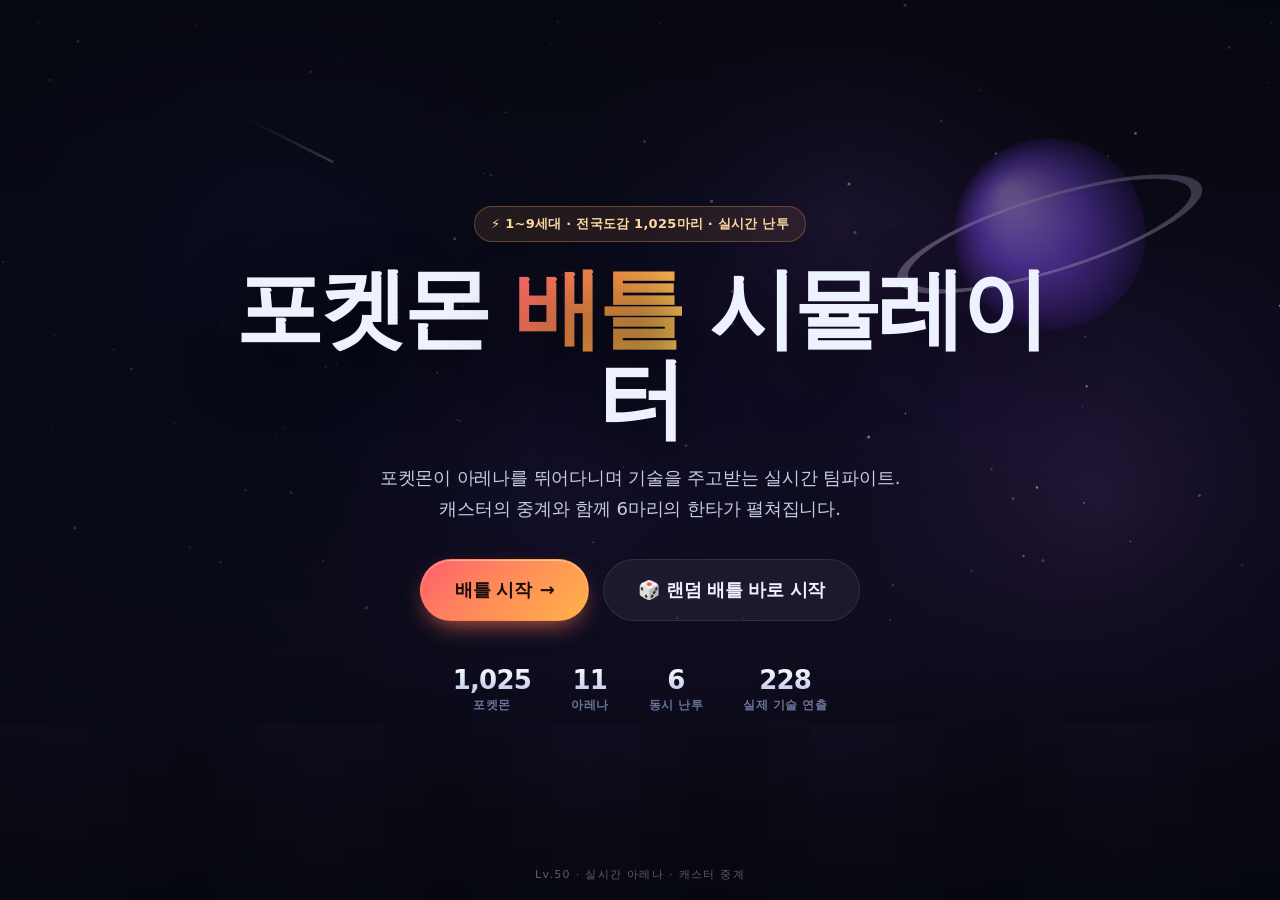
==== commit 9fc02318: "⚡ 실시간 아레나 난투 개편: 2.5D 쿼터뷰 전장 11종 · 최대 6마리 동시 교전 · 회피 판정 · 기술 말풍선 · 캐스터/해설 중계" ====
--- a/index.html
+++ b/index.html
@@ -5,9 +5,9 @@
 <meta name="viewport" content="width=device-width, initial-scale=1, viewport-fit=cover">
 <meta name="theme-color" content="#080b17">
 <title>포켓몬 배틀 시뮬레이터 · Pokémon Battle Simulator</title>
-<meta name="description" content="1~9세대 1,025마리 포켓몬이 실제 기술과 타입 상성으로 싸우는 오토 배틀 시뮬레이터. 11개 배경, 5가지 날씨, 화려한 기술 연출.">
+<meta name="description" content="1~9세대 1,025마리 포켓몬이 2.5D 아레나를 뛰어다니며 실시간으로 난투하는 배틀 시뮬레이터. 최대 6마리 동시 출격, 회피·말풍선·캐스터 중계, 11개 아레나, 5가지 날씨.">
 <link rel="icon" href="data:image/svg+xml,<svg xmlns='http://www.w3.org/2000/svg' viewBox='0 0 100 100'><circle cx='50' cy='50' r='46' fill='%23fff' stroke='%230b1020' stroke-width='8'/><path d='M4 50h92' stroke='%230b1020' stroke-width='10'/><circle cx='50' cy='50' r='15' fill='%23ef4444' stroke='%230b1020' stroke-width='6'/></svg>">
-<link rel="stylesheet" href="css/style.css">
+<link rel="stylesheet" href="css/style.css?v=20261120">
 </head>
 <body>
 <div id="app">
@@ -16,21 +16,21 @@
     <canvas id="heroCanvas" class="hero-canvas"></canvas>
     <div class="hero-veil"></div>
     <div class="hero-content">
-      <div class="hero-badge">⚡ 1~9세대 · 전국도감 1,025마리</div>
+      <div class="hero-badge">⚡ 1~9세대 · 전국도감 1,025마리 · 실시간 난투</div>
       <h1 class="hero-title">포켓몬 <span>배틀</span> 시뮬레이터</h1>
-      <p class="hero-sub">실제 기술과 타입 상성, 날씨까지 반영한 오토 배틀.<br>장소를 고르고 팀을 짜면, 승부는 알아서 펼쳐집니다.</p>
+      <p class="hero-sub">포켓몬이 아레나를 뛰어다니며 기술을 주고받는 실시간 팀파이트.<br>캐스터의 중계와 함께 6마리의 한타가 펼쳐집니다.</p>
       <div class="hero-actions">
         <button id="startBtn" class="btn btn-primary btn-xl">배틀 시작 <span class="arrow">→</span></button>
         <button id="quickBtn" class="btn btn-ghost btn-xl">🎲 랜덤 배틀 바로 시작</button>
       </div>
       <div class="hero-feats">
         <div class="feat"><b>1,025</b><span>포켓몬</span></div>
-        <div class="feat"><b>11</b><span>배틀 장소</span></div>
-        <div class="feat"><b>5</b><span>날씨</span></div>
+        <div class="feat"><b>11</b><span>아레나</span></div>
+        <div class="feat"><b>6</b><span>동시 난투</span></div>
         <div class="feat"><b>228</b><span>실제 기술 연출</span></div>
       </div>
     </div>
-    <div class="hero-scroll">Lv.50 · 실제 기술 · 오토 배틀</div>
+    <div class="hero-scroll">Lv.50 · 실시간 아레나 · 캐스터 중계</div>
   </section>
 
   <!-- ================= 설정 ================= -->
@@ -55,26 +55,26 @@
         <div class="panel-head">
           <span class="kicker">STEP 1</span>
           <h2>어떤 방식으로 싸울까요?</h2>
-          <p>팀 규모를 정하면 포켓몬 선택 칸이 맞춰집니다. 한 마리가 쓰러지면 다음 포켓몬이 자동으로 나옵니다.</p>
+          <p>팀 규모를 정하면 포켓몬 선택 칸이 맞춰집니다. <b>전원이 한꺼번에 출격</b>해 아레나에서 실시간으로 난투합니다 — 교대 없는 팀파이트입니다.</p>
         </div>
         <div class="mode-grid">
           <button class="mode-card" data-mode="1">
             <div class="mode-art"><span class="mode-num">1</span><span class="mode-vs">vs</span><span class="mode-num">1</span></div>
             <h3>1 대 1</h3>
-            <p>단 한 마리로 승부. 상성과 한 방에 모든 것이 걸린 긴장감.</p>
+            <p>아레나 한가운데 1:1. 상성과 회피 한 번에 모든 것이 걸린 승부.</p>
             <span class="pick-tag">추천 · 빠른 승부</span>
           </button>
           <button class="mode-card" data-mode="2">
             <div class="mode-art"><span class="mode-num">2</span><span class="mode-vs">vs</span><span class="mode-num">2</span></div>
             <h3>2 대 2</h3>
-            <p>교체의 흐름을 읽는 재미. 두 번째 카드로 판을 뒤집어 보세요.</p>
-            <span class="pick-tag">균형</span>
+            <p><b>4마리가 동시에</b> 뛰어듭니다. 둘로 갈라 치고, 한 점에 모아 한타를 엽니다.</p>
+            <span class="pick-tag">균형 · 4마리 난투</span>
           </button>
           <button class="mode-card" data-mode="3">
             <div class="mode-art"><span class="mode-num">3</span><span class="mode-vs">vs</span><span class="mode-num">3</span></div>
             <h3>3 대 3</h3>
-            <p>풀 팀 배틀. 3마리의 조합과 엔트리 순서가 승패를 가릅니다.</p>
-            <span class="pick-tag">추천 · 진검승부</span>
+            <p><b>6마리 전원 출격.</b> 광역기와 회피가 뒤엉키는 풀 한타. 팀 조합이 승패를 가릅니다.</p>
+            <span class="pick-tag">추천 · 6마리 한타</span>
           </button>
         </div>
       </section>
@@ -84,7 +84,7 @@
         <div class="panel-head">
           <span class="kicker">STEP 2</span>
           <h2>어디에서 싸울까요?</h2>
-          <p>장소마다 분위기와 움직이는 배경 요소가 다릅니다. 선택한 장소가 배틀 화면에 그대로 그려집니다.</p>
+          <p>11개 장소마다 아레나 바닥·경계선·장식이 다릅니다. 포켓몬이 실제로 뛰어다닐 2.5D 전장이 그대로 펼쳐집니다.</p>
         </div>
         <div class="stage-grid" id="stageGrid"></div>
       </section>
@@ -163,7 +163,7 @@
             <div class="winrate" id="winRate"></div>
             <div class="type-analysis" id="typeAnalysis"></div>
             <button class="btn btn-primary btn-lg" id="startBattle">전투 시작! <span class="arrow">⚔</span></button>
-            <p class="tiny">오토 배틀 · 배속 1x/2x/3x · 일시정지 지원</p>
+            <p class="tiny">실시간 아레나 난투 · 배속 1x/2x/3x · 일시정지 지원</p>
           </div>
         </div>
       </section>
@@ -181,9 +181,27 @@
     <div class="battle-layout">
       <div class="stage-wrap" id="stageWrap">
         <canvas id="sceneCanvas"></canvas>
+        <canvas id="arenaCanvas"></canvas>
+
+        <!-- 상단 캐스터 · 해설 중계 -->
+        <div class="cast-bar" id="castBar">
+          <div class="cast-talent">
+            <span class="ct-ava">🎙️</span>
+            <div class="ct-id"><b>민서</b><i>캐스터</i></div>
+          </div>
+          <div class="cast-lines" id="castLines">
+            <div class="cast-empty">중계 준비 중…</div>
+          </div>
+          <div class="cast-talent right">
+            <span class="ct-ava">🧠</span>
+            <div class="ct-id"><b>도현</b><i>해설</i></div>
+          </div>
+        </div>
+
         <div class="stage-top">
           <div class="weather-chip" id="weatherChip">☀️ 맑음</div>
-          <div class="turn-chip" id="turnChip">TURN 1</div>
+          <div class="turn-chip" id="turnChip">00:00</div>
+          <div class="mode-chip" id="modeChip">1 : 1 난투</div>
           <div class="battle-tools">
             <div class="speed-group" id="speedGroup">
               <button data-speed="1" class="on">1x</button>
@@ -194,42 +212,10 @@
           </div>
         </div>
 
-        <div class="mons" id="monsLayer">
-          <div class="mon mon-ally" id="monA">
-            <div class="mon-shadow"></div>
-            <div class="mon-img-wrap"><img id="imgA" alt=""></div>
-            <div class="mon-fx" id="auraA"></div>
-          </div>
-          <div class="mon mon-enemy" id="monB">
-            <div class="mon-shadow"></div>
-            <div class="mon-img-wrap"><img id="imgB" alt=""></div>
-            <div class="mon-fx" id="auraB"></div>
-          </div>
-        </div>
-
-        <div class="hud hud-ally" id="hudA">
-          <div class="hud-top">
-            <span class="hud-name" id="nameA">-</span>
-            <span class="hud-lv">Lv.50</span>
-            <span class="hud-status" id="statusA"></span>
-          </div>
-          <div class="hp-bar"><i id="hpFillA"></i><span class="hp-num" id="hpTextA">0 / 0</span></div>
-          <div class="hud-types" id="typesA"></div>
-        </div>
-        <div class="hud hud-enemy" id="hudB">
-          <div class="hud-top">
-            <span class="hud-name" id="nameB">-</span>
-            <span class="hud-lv">Lv.50</span>
-            <span class="hud-status" id="statusB"></span>
-          </div>
-          <div class="hp-bar"><i id="hpFillB"></i><span class="hp-num" id="hpTextB">0 / 0</span></div>
-          <div class="hud-types" id="typesB"></div>
-        </div>
-
-        <div class="popup-layer" id="popupLayer"></div>
+        <div class="team-hud team-hud-a" id="teamHudA"></div>
+        <div class="team-hud team-hud-b" id="teamHudB"></div>
+
         <div class="banner" id="banner"></div>
-        <div class="move-toast" id="moveToast"></div>
-        <canvas id="fxCanvas"></canvas>
         <div class="stage-hitstop" id="hitstop"></div>
       </div>
 
@@ -296,6 +282,6 @@
   <div class="toast" id="toast"></div>
 </div>
 
-<script type="module" src="js/main.js"></script>
+<script type="module" src="js/main.js?v=20261120"></script>
 </body>
 </html>
--- a/css/style.css
+++ b/css/style.css
@@ -362,7 +362,7 @@
 #fxCanvas { pointer-events: none; z-index: 6; }
 .stage-wrap::after {
   content: ""; position: absolute; inset: 0; pointer-events: none; z-index: 7;
-  box-shadow: inset 0 0 120px rgba(0,0,0,.55), inset 0 -60px 90px rgba(0,0,0,.5);
+  box-shadow: inset 0 0 90px rgba(0,0,0,.34), inset 0 -40px 60px rgba(0,0,0,.24);
 }
 .stage-top { position: absolute; top: 0; left: 0; right: 0; display: flex; align-items: center; gap: 10px; padding: 14px 16px; z-index: 10; }
 .weather-chip { display: inline-flex; align-items: center; gap: 6px; font-size: 12px; font-weight: 800; padding: 6px 12px 6px 8px; border-radius: 999px; background: rgba(8,12,24,.66); border: 1px solid rgba(255,255,255,.14); backdrop-filter: blur(8px); }
@@ -502,6 +502,7 @@
 .banner.crit { color: #ffe066; border-color: rgba(255,210,90,.5); box-shadow: 0 0 40px rgba(255,200,60,.35); }
 .banner.super { color: #ff9a5c; border-color: rgba(255,140,80,.5); box-shadow: 0 0 40px rgba(255,120,60,.3); }
 .banner.weak { color: #9fb4d8; }
+.banner.start { color: #bcd6ff; border-color: rgba(120,170,255,.5); box-shadow: 0 0 40px rgba(90,140,255,.35); }
 .banner.none { color: #8b93ad; }
 @keyframes bannerPop {
   0% { opacity: 0; transform: translate(-50%, -50%) scale(.72); }
@@ -611,16 +612,16 @@
   position: fixed; inset: 0; z-index: 50; display: none; padding: 16px;
   background: rgba(3,5,12,.72); backdrop-filter: blur(10px);
 }
-.modal.show { display: grid; place-items: center; animation: screenIn .25s ease-out; }
+.modal.show { display: grid; grid-template-columns: minmax(0, 1fr); place-items: center; animation: screenIn .25s ease-out; }
 .modal-card {
-  width: min(1000px, 100%); max-height: min(88vh, 900px); display: flex; flex-direction: column;
+  width: min(1000px, 100%); min-width: 0; max-height: min(88vh, 900px); display: flex; flex-direction: column;
   background: linear-gradient(170deg, #131a30, #0b101f); border: 1px solid rgba(255,255,255,.12);
   border-radius: 24px; padding: 20px; box-shadow: 0 40px 100px -30px #000;
 }
 .modal-head { display: flex; flex: none; justify-content: space-between; align-items: flex-start; margin-bottom: 14px; }
 .modal-head h3 { font-size: 22px; font-weight: 900; }
 .picker-controls { display: flex; flex: none; gap: 10px; margin-bottom: 10px; }
-.search-box { flex: 1; display: flex; align-items: center; gap: 8px; background: rgba(255,255,255,.06); border: 1px solid var(--line); border-radius: 12px; padding: 0 14px; height: 44px; }
+.search-box { flex: 1; min-width: 0; display: flex; align-items: center; gap: 8px; background: rgba(255,255,255,.06); border: 1px solid var(--line); border-radius: 12px; padding: 0 14px; height: 44px; }
 .search-box span { opacity: .6; font-size: 14px; }
 .search-box input { flex: 1; background: none; border: none; outline: none; color: #fff; font-size: 14px; height: 100%; }
 .search-box input::placeholder { color: var(--dim); }
@@ -635,7 +636,7 @@
 .chip.type { color: #0d1220; border: none; opacity: .55; }
 .chip.type.on { opacity: 1; box-shadow: 0 0 0 2px #fff inset, 0 4px 14px -4px rgba(0,0,0,.6); color: #0d1220; }
 .picker-grid {
-  flex: 1; overflow-y: auto; display: grid; grid-template-columns: repeat(auto-fill, minmax(112px, 1fr));
+  flex: 1; min-width: 0; overflow-y: auto; display: grid; grid-template-columns: repeat(auto-fill, minmax(112px, 1fr));
   gap: 8px; padding: 4px 2px 8px; min-height: 200px; align-content: start;
 }
 .pick-card {
@@ -701,8 +702,10 @@
   .preview-teams { grid-template-columns: 1fr; }
   .pt-mid { display: none; }
   .modal { padding: 0; }
-  .modal-card { border-radius: 0; height: 100dvh; max-height: none; padding: 14px; }
-  .picker-grid { grid-template-columns: repeat(auto-fill, minmax(94px, 1fr)); }
+  .modal-card { border-radius: 0; width: 100%; max-width: 100vw; height: 100dvh; max-height: none; padding: 14px; }
+  .picker-controls .btn { flex: none; }
+  .search-box input { font-size: 13px; }
+  .picker-grid { grid-template-columns: repeat(3, minmax(0, 1fr)); overflow-x: hidden; }
   .pick-card img { width: 48px; height: 48px; }
   .battle-side { flex-wrap: wrap; gap: 6px; padding: 6px; overflow-y: auto; }
   .rosters { flex: 1 1 100%; padding: 8px; }
@@ -710,9 +713,9 @@
   .battle-log { max-height: 96px; }
   .battle-actions { flex-direction: row; width: 100%; }
   .battle-actions .btn { width: auto; flex: 1; }
-  .mon { width: 33%; min-width: 110px; }
-  .mon-enemy { right: 3%; bottom: 41%; }
-  .mon-ally { left: 4%; bottom: 24%; }
+  .mon { width: 32%; min-width: 106px; }
+  .mon-enemy { right: 4%; bottom: 42%; }
+  .mon-ally { left: 6%; bottom: 26%; }
   .hud { width: 47%; padding: 7px 10px 8px; border-radius: 12px; }
   .hud-ally { left: 3%; bottom: 2%; }
   .hud-enemy { right: 3%; top: 10%; }
@@ -744,3 +747,98 @@
 @media (prefers-reduced-motion: reduce) {
   .mon-img-wrap, .dmg-pop, .banner, .screen.active { animation-duration: .01s !important; }
 }
+
+/* ================= 실시간 아레나 배틀 ================= */
+#sceneCanvas { z-index: 1; }
+#arenaCanvas { z-index: 3; }
+.stage-wrap::after { z-index: 6; }
+
+/* 캐스터 · 해설 중계 바 */
+.cast-bar {
+  position: absolute; left: 0; right: 0; top: 46px; z-index: 12;
+  display: flex; align-items: center; gap: 10px; padding: 4px 14px 10px;
+  background: linear-gradient(180deg, rgba(5,9,18,.86), rgba(5,9,18,.42) 58%, rgba(5,9,18,0));
+  pointer-events: none;
+}
+.cast-talent { display: flex; align-items: center; gap: 7px; flex: none; }
+.ct-ava {
+  width: 30px; height: 30px; border-radius: 50%; display: grid; place-items: center;
+  font-size: 14px; background: rgba(77,141,255,.2); border: 1px solid rgba(120,170,255,.5);
+  box-shadow: 0 0 14px rgba(80,140,255,.35);
+}
+.cast-talent.right .ct-ava { background: rgba(255,180,90,.16); border-color: rgba(255,200,120,.5); box-shadow: 0 0 14px rgba(255,180,90,.28); }
+.ct-id b { display: block; font-size: 11.5px; font-weight: 900; line-height: 1.15; }
+.ct-id i { font-style: normal; font-size: 8.5px; font-weight: 800; letter-spacing: .12em; color: #8b93ad; }
+.cast-lines {
+  flex: 1; min-width: 0; height: 56px; display: flex; flex-direction: column;
+  justify-content: flex-end; gap: 3px; overflow: hidden; padding-top: 2px;
+}
+.cast-empty { font-size: 11px; color: #6b7492; font-weight: 700; }
+.cast-line {
+  display: flex; gap: 6px; align-items: flex-start; min-width: 0; overflow: hidden;
+  font-size: 12.5px; font-weight: 800; line-height: 1.35; color: #e8eeff;
+  opacity: 0; transform: translateY(6px); transition: opacity .24s ease, transform .24s ease;
+}
+.cast-line.show { opacity: 1; transform: none; }
+.cast-line i { font-style: normal; font-size: 11px; flex: none; margin-top: 1px; }
+.cast-line span { min-width: 0; flex: 1; overflow: hidden; white-space: nowrap; text-overflow: ellipsis; }
+.cast-line.analyst { color: #cfd9f5; font-weight: 700; }
+.cast-line.analyst span { color: #c2cde9; }
+.cast-lines .cast-line:nth-last-child(2) { opacity: .5; font-size: 11.5px; }
+.cast-lines .cast-line:nth-last-child(2).show { opacity: .5; }
+
+/* 상단 칩 */
+.stage-top { z-index: 13; }
+.mode-chip {
+  font-size: 10.5px; font-weight: 900; letter-spacing: .06em; padding: 6px 10px; border-radius: 999px;
+  background: rgba(8,12,24,.66); border: 1px solid rgba(255,255,255,.12); color: #cfd8f2;
+}
+
+/* 양 팀 전원 HP */
+.team-hud {
+  position: absolute; top: 102px; z-index: 11; display: flex; flex-direction: column; gap: 4px; pointer-events: none;
+}
+.team-hud-a { left: 12px; }
+.team-hud-b { right: 12px; }
+.th-row {
+  display: flex; align-items: center; gap: 6px; padding: 2px 6px; border-radius: 7px;
+  background: rgba(6,10,20,.6); border: 1px solid rgba(255,255,255,.08);
+  backdrop-filter: blur(6px); transition: opacity .2s;
+}
+.team-hud-b .th-row { flex-direction: row-reverse; }
+.th-name { font-size: 10px; font-weight: 900; color: #dfe7fb; width: 52px; white-space: nowrap; overflow: hidden; text-overflow: ellipsis; }
+.team-hud-b .th-name { text-align: right; }
+.th-track { display: block; width: 54px; height: 5px; border-radius: 3px; background: rgba(255,255,255,.12); overflow: hidden; }
+.th-track i { display: block; height: 100%; width: 100%; border-radius: 3px; background: linear-gradient(90deg, #35d17f, #8bf0b4); transition: width .18s linear; }
+.th-track i.mid { background: linear-gradient(90deg, #e8b93a, #ffe08a); }
+.th-track i.low { background: linear-gradient(90deg, #e83a3a, #ff8a8a); }
+.th-status { font-size: 8.5px; font-weight: 900; color: #ffd166; width: 10px; }
+.th-row.dead { opacity: .32; filter: grayscale(1); }
+
+/* 로스터 미니 HP 바 */
+.roster-mon .rm-body { flex: 1; min-width: 0; display: flex; flex-direction: column; gap: 3px; }
+.roster-mon .rm-hpbar { display: block; height: 4px; border-radius: 2px; background: rgba(255,255,255,.1); overflow: hidden; }
+.roster-mon .rm-hpbar i { display: block; height: 100%; background: linear-gradient(90deg, #36d17f, #8bf0b4); transition: width .2s linear; }
+
+/* 결과 통계 */
+.result-stats .rs-row em { display: block; font-style: normal; font-size: 9px; font-weight: 700; color: #7f88a6; margin-top: 1px; }
+.result-stats .rs-row.out { opacity: .55; }
+
+@media (max-width: 980px) {
+  .team-hud { top: 96px; }
+  .th-name { width: 40px; }
+  .th-track { width: 44px; }
+}
+@media (max-width: 760px) {
+  .cast-bar { top: 0; padding: 4px 8px 8px; gap: 6px; }
+  .stage-wrap::after { box-shadow: inset 0 0 50px rgba(0,0,0,.22); }
+  .cast-talent { display: none; }
+  .cast-lines { height: 32px; }
+  .cast-line { font-size: 10.5px; }
+  .cast-lines .cast-line:nth-last-child(2) { display: none; }
+  .stage-top { top: 34px; padding: 4px 8px; gap: 5px; }
+  .mode-chip { display: none; }
+  .team-hud { display: none; }
+  .turn-chip { padding: 4px 8px; }
+}
+@media (prefers-reduced-motion: reduce) { .cast-line { transition: none; } }
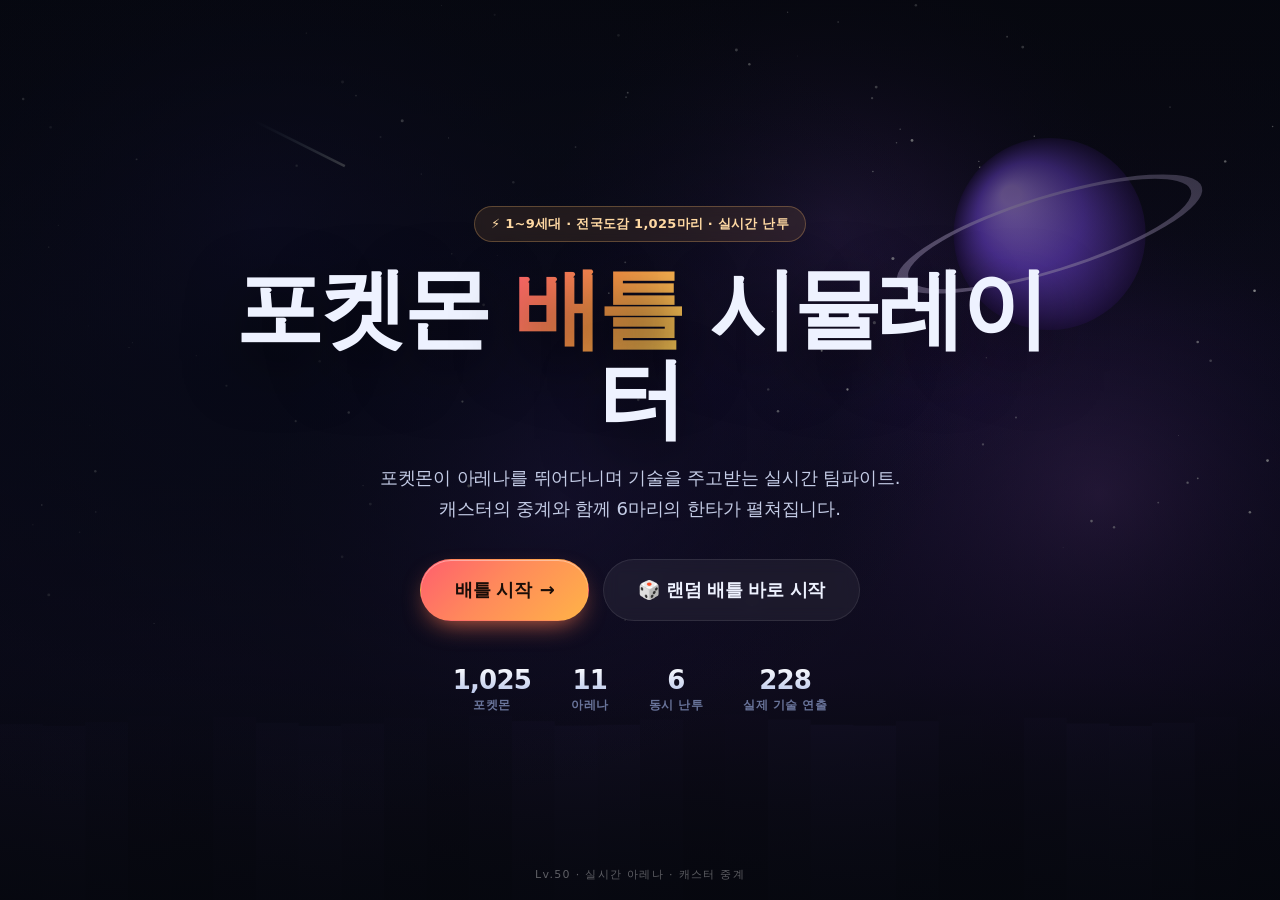
==== commit f3a7f736: "✨ 배속 6단계(0.5x~3x)·기본 0.65배, 중계 바 가독성 상향, 타입별 기술 기믹(나뭇잎·물줄기·감전 아크·화염·서리)" ====
--- a/index.html
+++ b/index.html
@@ -7,7 +7,7 @@
 <title>포켓몬 배틀 시뮬레이터 · Pokémon Battle Simulator</title>
 <meta name="description" content="1~9세대 1,025마리 포켓몬이 2.5D 아레나를 뛰어다니며 실시간으로 난투하는 배틀 시뮬레이터. 최대 6마리 동시 출격, 회피·말풍선·캐스터 중계, 11개 아레나, 5가지 날씨.">
 <link rel="icon" href="data:image/svg+xml,<svg xmlns='http://www.w3.org/2000/svg' viewBox='0 0 100 100'><circle cx='50' cy='50' r='46' fill='%23fff' stroke='%230b1020' stroke-width='8'/><path d='M4 50h92' stroke='%230b1020' stroke-width='10'/><circle cx='50' cy='50' r='15' fill='%23ef4444' stroke='%230b1020' stroke-width='6'/></svg>">
-<link rel="stylesheet" href="css/style.css?v=20261120">
+<link rel="stylesheet" href="css/style.css?v=20261120c">
 </head>
 <body>
 <div id="app">
@@ -163,7 +163,7 @@
             <div class="winrate" id="winRate"></div>
             <div class="type-analysis" id="typeAnalysis"></div>
             <button class="btn btn-primary btn-lg" id="startBattle">전투 시작! <span class="arrow">⚔</span></button>
-            <p class="tiny">실시간 아레나 난투 · 배속 1x/2x/3x · 일시정지 지원</p>
+            <p class="tiny">실시간 아레나 난투 · 배속 0.5x · 0.75x · 1x · 1.5x · 2x · 3x · 일시정지 지원</p>
           </div>
         </div>
       </section>
@@ -203,10 +203,13 @@
           <div class="turn-chip" id="turnChip">00:00</div>
           <div class="mode-chip" id="modeChip">1 : 1 난투</div>
           <div class="battle-tools">
-            <div class="speed-group" id="speedGroup">
-              <button data-speed="1" class="on">1x</button>
-              <button data-speed="2">2x</button>
-              <button data-speed="3">3x</button>
+            <div class="speed-group" id="speedGroup" role="group" aria-label="전투 속도">
+              <button data-speed="0.5" title="아주 천천히">0.5x</button>
+              <button data-speed="0.75" title="천천히">0.75x</button>
+              <button data-speed="1" class="on" title="기본">1x</button>
+              <button data-speed="1.5" title="빠르게">1.5x</button>
+              <button data-speed="2" title="매우 빠르게">2x</button>
+              <button data-speed="3" title="최고 속도">3x</button>
             </div>
             <button class="tool-btn" id="pauseBtn" title="일시정지">⏸</button>
           </div>
@@ -282,6 +285,6 @@
   <div class="toast" id="toast"></div>
 </div>
 
-<script type="module" src="js/main.js?v=20261120"></script>
+<script type="module" src="js/main.js?v=20261120c"></script>
 </body>
 </html>
--- a/css/style.css
+++ b/css/style.css
@@ -369,9 +369,10 @@
 .weather-chip svg { width: 17px; height: 17px; }
 .turn-chip { font-size: 11px; font-weight: 900; letter-spacing: .1em; padding: 7px 12px; border-radius: 999px; background: rgba(8,12,24,.55); border: 1px solid rgba(255,255,255,.1); color: #cfd8f2; }
 .battle-tools { margin-left: auto; display: flex; align-items: center; gap: 8px; }
-.speed-group { display: flex; background: rgba(8,12,24,.66); border: 1px solid rgba(255,255,255,.14); border-radius: 999px; padding: 3px; backdrop-filter: blur(8px); }
-.speed-group button { font-size: 11px; font-weight: 900; padding: 6px 10px; border-radius: 999px; color: #96a0c2; }
-.speed-group button.on { background: rgba(255,255,255,.16); color: #fff; }
+.speed-group { display: flex; align-items: center; gap: 1px; background: rgba(8,12,24,.72); border: 1px solid rgba(255,255,255,.16); border-radius: 999px; padding: 3px; backdrop-filter: blur(8px); box-shadow: 0 4px 16px rgba(0,0,0,.3); }
+.speed-group button { font-size: 11.5px; font-weight: 900; letter-spacing: -.01em; padding: 6px 9px; border-radius: 999px; color: #9aa4c4; transition: background .16s, color .16s, transform .12s; white-space: nowrap; }
+.speed-group button:hover { color: #e8eeff; background: rgba(255,255,255,.08); }
+.speed-group button.on { background: linear-gradient(180deg, rgba(120,170,255,.42), rgba(77,141,255,.28)); color: #fff; box-shadow: inset 0 0 0 1px rgba(160,200,255,.5), 0 0 12px rgba(77,141,255,.45); }
 .tool-btn { width: 34px; height: 34px; border-radius: 50%; background: rgba(8,12,24,.66); border: 1px solid rgba(255,255,255,.14); font-size: 13px; backdrop-filter: blur(8px); }
 
 .mons { position: absolute; inset: 0; z-index: 3; }
@@ -579,9 +580,9 @@
 }
 @keyframes resultIn { from { transform: translateY(24px) scale(.94); opacity: 0; } to { transform: none; opacity: 1; } }
 .result-crown { font-size: 40px; margin-bottom: 6px; }
-#winnerTitle { font-size: clamp(32px, 6vw, 46px); font-weight: 900; letter-spacing: -.04em; background: linear-gradient(120deg, #ffd166, #ff8a5b); -webkit-background-clip: text; background-clip: text; color: transparent; }
-#winnerTitle.lose { background: linear-gradient(120deg, #9fb4d8, #6f7da0); -webkit-background-clip: text; background-clip: text; }
-#winnerTitle.draw { background: linear-gradient(120deg, #c9b3ff, #9fb4d8); -webkit-background-clip: text; background-clip: text; }
+#winnerTitle { font-size: clamp(32px, 6vw, 46px); font-weight: 900; letter-spacing: -.04em; background: linear-gradient(120deg, #ffd166, #ff8a5b); -webkit-background-clip: text; background-clip: text; color: transparent; -webkit-text-fill-color: transparent; }
+#winnerTitle.lose { background: linear-gradient(120deg, #9fb4d8, #6f7da0); -webkit-background-clip: text; background-clip: text; -webkit-text-fill-color: transparent; }
+#winnerTitle.draw { background: linear-gradient(120deg, #c9b3ff, #9fb4d8); -webkit-background-clip: text; background-clip: text; -webkit-text-fill-color: transparent; }
 #resultSub { color: var(--muted); font-size: 13.5px; margin-top: 8px; }
 .result-mvp {
   display: flex; align-items: center; gap: 14px; justify-content: center; margin: 22px 0;
@@ -595,7 +596,7 @@
 .result-stats { display: grid; gap: 8px; margin-bottom: 22px; }
 .rs-team { text-align: left; }
 .rs-team h5 { font-size: 11px; font-weight: 900; color: var(--dim); letter-spacing: .1em; margin: 0 0 6px; }
-.rs-row { display: grid; grid-template-columns: 26px 1fr 70px 56px; gap: 8px; align-items: center; font-size: 12px; padding: 4px 0; }
+.rs-row { display: grid; grid-template-columns: 26px minmax(72px, max-content) 1fr 58px; gap: 10px; align-items: center; font-size: 12px; padding: 4px 0; }
 .rs-row img { width: 26px; height: 26px; object-fit: contain; filter: grayscale(var(--g, 0)); }
 .rs-row .rs-name { font-weight: 800; }
 .rs-row .rs-bar { height: 6px; border-radius: 4px; background: rgba(255,255,255,.08); overflow: hidden; }
@@ -732,7 +733,7 @@
   .dmg-pop.crit { font-size: 34px; }
   .stage-top { padding: 8px; gap: 6px; }
   .weather-chip, .turn-chip { font-size: 10px; padding: 5px 9px; }
-  .speed-group button { padding: 5px 7px; font-size: 10px; }
+  .speed-group button { padding: 4px 6px; font-size: 10.5px; }
   .tool-btn { width: 28px; height: 28px; font-size: 11px; }
   .stat-row { grid-template-columns: 26px 1fr 40px 1fr 26px; gap: 5px; font-size: 10px; }
   .result-card { padding: 24px 18px; }
@@ -753,39 +754,55 @@
 #arenaCanvas { z-index: 3; }
 .stage-wrap::after { z-index: 6; }
 
-/* 캐스터 · 해설 중계 바 */
+/* 캐스터 · 해설 중계 바 — 전투 중에도 한눈에 읽히도록 크게 */
 .cast-bar {
-  position: absolute; left: 0; right: 0; top: 46px; z-index: 12;
-  display: flex; align-items: center; gap: 10px; padding: 4px 14px 10px;
-  background: linear-gradient(180deg, rgba(5,9,18,.86), rgba(5,9,18,.42) 58%, rgba(5,9,18,0));
+  position: absolute; left: 0; right: 0; top: 44px; z-index: 12;
+  display: flex; align-items: stretch; gap: 12px; padding: 6px 18px 14px;
+  background: linear-gradient(180deg, rgba(4,7,15,.94) 0%, rgba(4,7,15,.78) 62%, rgba(4,7,15,.16) 90%, rgba(4,7,15,0) 100%);
   pointer-events: none;
 }
-.cast-talent { display: flex; align-items: center; gap: 7px; flex: none; }
+.cast-talent { display: flex; align-items: center; gap: 8px; flex: none; align-self: center; }
 .ct-ava {
-  width: 30px; height: 30px; border-radius: 50%; display: grid; place-items: center;
-  font-size: 14px; background: rgba(77,141,255,.2); border: 1px solid rgba(120,170,255,.5);
-  box-shadow: 0 0 14px rgba(80,140,255,.35);
-}
-.cast-talent.right .ct-ava { background: rgba(255,180,90,.16); border-color: rgba(255,200,120,.5); box-shadow: 0 0 14px rgba(255,180,90,.28); }
-.ct-id b { display: block; font-size: 11.5px; font-weight: 900; line-height: 1.15; }
-.ct-id i { font-style: normal; font-size: 8.5px; font-weight: 800; letter-spacing: .12em; color: #8b93ad; }
+  width: 38px; height: 38px; border-radius: 50%; display: grid; place-items: center;
+  font-size: 18px; background: rgba(77,141,255,.22); border: 1.5px solid rgba(120,170,255,.55);
+  box-shadow: 0 0 16px rgba(80,140,255,.4);
+}
+.cast-talent.right .ct-ava { background: rgba(255,180,90,.18); border-color: rgba(255,200,120,.55); box-shadow: 0 0 16px rgba(255,180,90,.32); }
+.ct-id b { display: block; font-size: 13.5px; font-weight: 900; line-height: 1.15; color: #f2f6ff; text-shadow: 0 1px 6px rgba(0,0,0,.8); }
+.ct-id i { font-style: normal; font-size: 10px; font-weight: 900; letter-spacing: .14em; color: #98a2c0; }
 .cast-lines {
-  flex: 1; min-width: 0; height: 56px; display: flex; flex-direction: column;
-  justify-content: flex-end; gap: 3px; overflow: hidden; padding-top: 2px;
-}
-.cast-empty { font-size: 11px; color: #6b7492; font-weight: 700; }
+  flex: 1; min-width: 0; height: 78px; display: flex; flex-direction: column;
+  justify-content: flex-end; gap: 5px; overflow: hidden; padding-top: 2px;
+  text-shadow: 0 2px 8px rgba(0,0,0,.9), 0 0 2px rgba(0,0,0,.9);
+}
+.cast-empty { font-size: 13px; color: #7b85a6; font-weight: 800; }
 .cast-line {
-  display: flex; gap: 6px; align-items: flex-start; min-width: 0; overflow: hidden;
-  font-size: 12.5px; font-weight: 800; line-height: 1.35; color: #e8eeff;
-  opacity: 0; transform: translateY(6px); transition: opacity .24s ease, transform .24s ease;
+  display: flex; gap: 7px; align-items: flex-start; min-width: 0;
+  font-size: 15px; font-weight: 800; line-height: 1.42; color: #eef3ff;
+  opacity: 0; transform: translateY(7px); transition: opacity .22s ease, transform .22s ease;
 }
 .cast-line.show { opacity: 1; transform: none; }
-.cast-line i { font-style: normal; font-size: 11px; flex: none; margin-top: 1px; }
-.cast-line span { min-width: 0; flex: 1; overflow: hidden; white-space: nowrap; text-overflow: ellipsis; }
-.cast-line.analyst { color: #cfd9f5; font-weight: 700; }
-.cast-line.analyst span { color: #c2cde9; }
-.cast-lines .cast-line:nth-last-child(2) { opacity: .5; font-size: 11.5px; }
-.cast-lines .cast-line:nth-last-child(2).show { opacity: .5; }
+.cast-line i { font-style: normal; font-size: 14px; flex: none; line-height: 1.3; }
+.cast-line .cw { display: none; }
+.cast-line span {
+  min-width: 0; flex: 1; overflow: hidden;
+  display: -webkit-box; -webkit-line-clamp: 2; -webkit-box-orient: vertical;
+  white-space: normal; word-break: keep-all; overflow-wrap: anywhere;
+}
+/* 최신 중계 — 가장 밝고 굵게 */
+.cast-lines .cast-line:last-child { opacity: 1; font-weight: 900; color: #ffffff; font-size: 16px; }
+.cast-lines .cast-line:last-child span { color: #ffffff; }
+.cast-lines .cast-line:last-child.caster i { filter: drop-shadow(0 0 6px rgba(90,160,255,.9)); }
+.cast-lines .cast-line:last-child.analyst i { filter: drop-shadow(0 0 6px rgba(255,180,90,.9)); }
+/* 직전 중계 — 작고 차분하게 */
+.cast-lines .cast-line:nth-last-child(2) { opacity: .58; font-size: 13.5px; font-weight: 700; }
+.cast-lines .cast-line:nth-last-child(2).show { opacity: .58; }
+.cast-line.caster { color: #dff0ff; }
+.cast-line.analyst { color: #ffe6c4; }
+.cast-line.analyst span { color: #ffe9d2; }
+.cast-line.caster span { color: #dff0ff; }
+.cast-lines .cast-line:last-child.caster span { color: #ffffff; }
+.cast-lines .cast-line:last-child.analyst span { color: #fff6e4; }
 
 /* 상단 칩 */
 .stage-top { z-index: 13; }
@@ -796,7 +813,7 @@
 
 /* 양 팀 전원 HP */
 .team-hud {
-  position: absolute; top: 102px; z-index: 11; display: flex; flex-direction: column; gap: 4px; pointer-events: none;
+  position: absolute; top: 152px; z-index: 11; display: flex; flex-direction: column; gap: 4px; pointer-events: none;
 }
 .team-hud-a { left: 12px; }
 .team-hud-b { right: 12px; }
@@ -825,20 +842,27 @@
 .result-stats .rs-row.out { opacity: .55; }
 
 @media (max-width: 980px) {
-  .team-hud { top: 96px; }
+  .team-hud { top: 146px; }
   .th-name { width: 40px; }
   .th-track { width: 44px; }
 }
 @media (max-width: 760px) {
-  .cast-bar { top: 0; padding: 4px 8px 8px; gap: 6px; }
+  .cast-bar { top: 0; padding: 6px 10px 10px; gap: 8px; background: linear-gradient(180deg, rgba(4,7,15,.96) 0%, rgba(4,7,15,.86) 70%, rgba(4,7,15,.2) 94%, rgba(4,7,15,0) 100%); }
   .stage-wrap::after { box-shadow: inset 0 0 50px rgba(0,0,0,.22); }
   .cast-talent { display: none; }
-  .cast-lines { height: 32px; }
-  .cast-line { font-size: 10.5px; }
+  .cast-lines { height: 60px; gap: 3px; }
+  .cast-line { font-size: 13.5px; line-height: 1.4; gap: 5px; }
+  .cast-line i { font-size: 12.5px; }
+  .cast-line .cw { display: inline-block; flex: none; font-size: 11px; font-weight: 900; letter-spacing: .02em; color: #9fb8e6; margin-top: 1px; }
+  .cast-line.analyst .cw { color: #ffcf94; }
+  .cast-lines .cast-line:last-child { font-size: 14px; }
+  .cast-line span { -webkit-line-clamp: 2; }
   .cast-lines .cast-line:nth-last-child(2) { display: none; }
-  .stage-top { top: 34px; padding: 4px 8px; gap: 5px; }
+  .stage-top { top: 74px; padding: 4px 8px; gap: 5px; flex-wrap: wrap; row-gap: 5px; }
   .mode-chip { display: none; }
   .team-hud { display: none; }
   .turn-chip { padding: 4px 8px; }
+  .speed-group { padding: 2px; gap: 0; }
+  .speed-group button { padding: 4px 5.5px; font-size: 10px; }
 }
 @media (prefers-reduced-motion: reduce) { .cast-line { transition: none; } }
